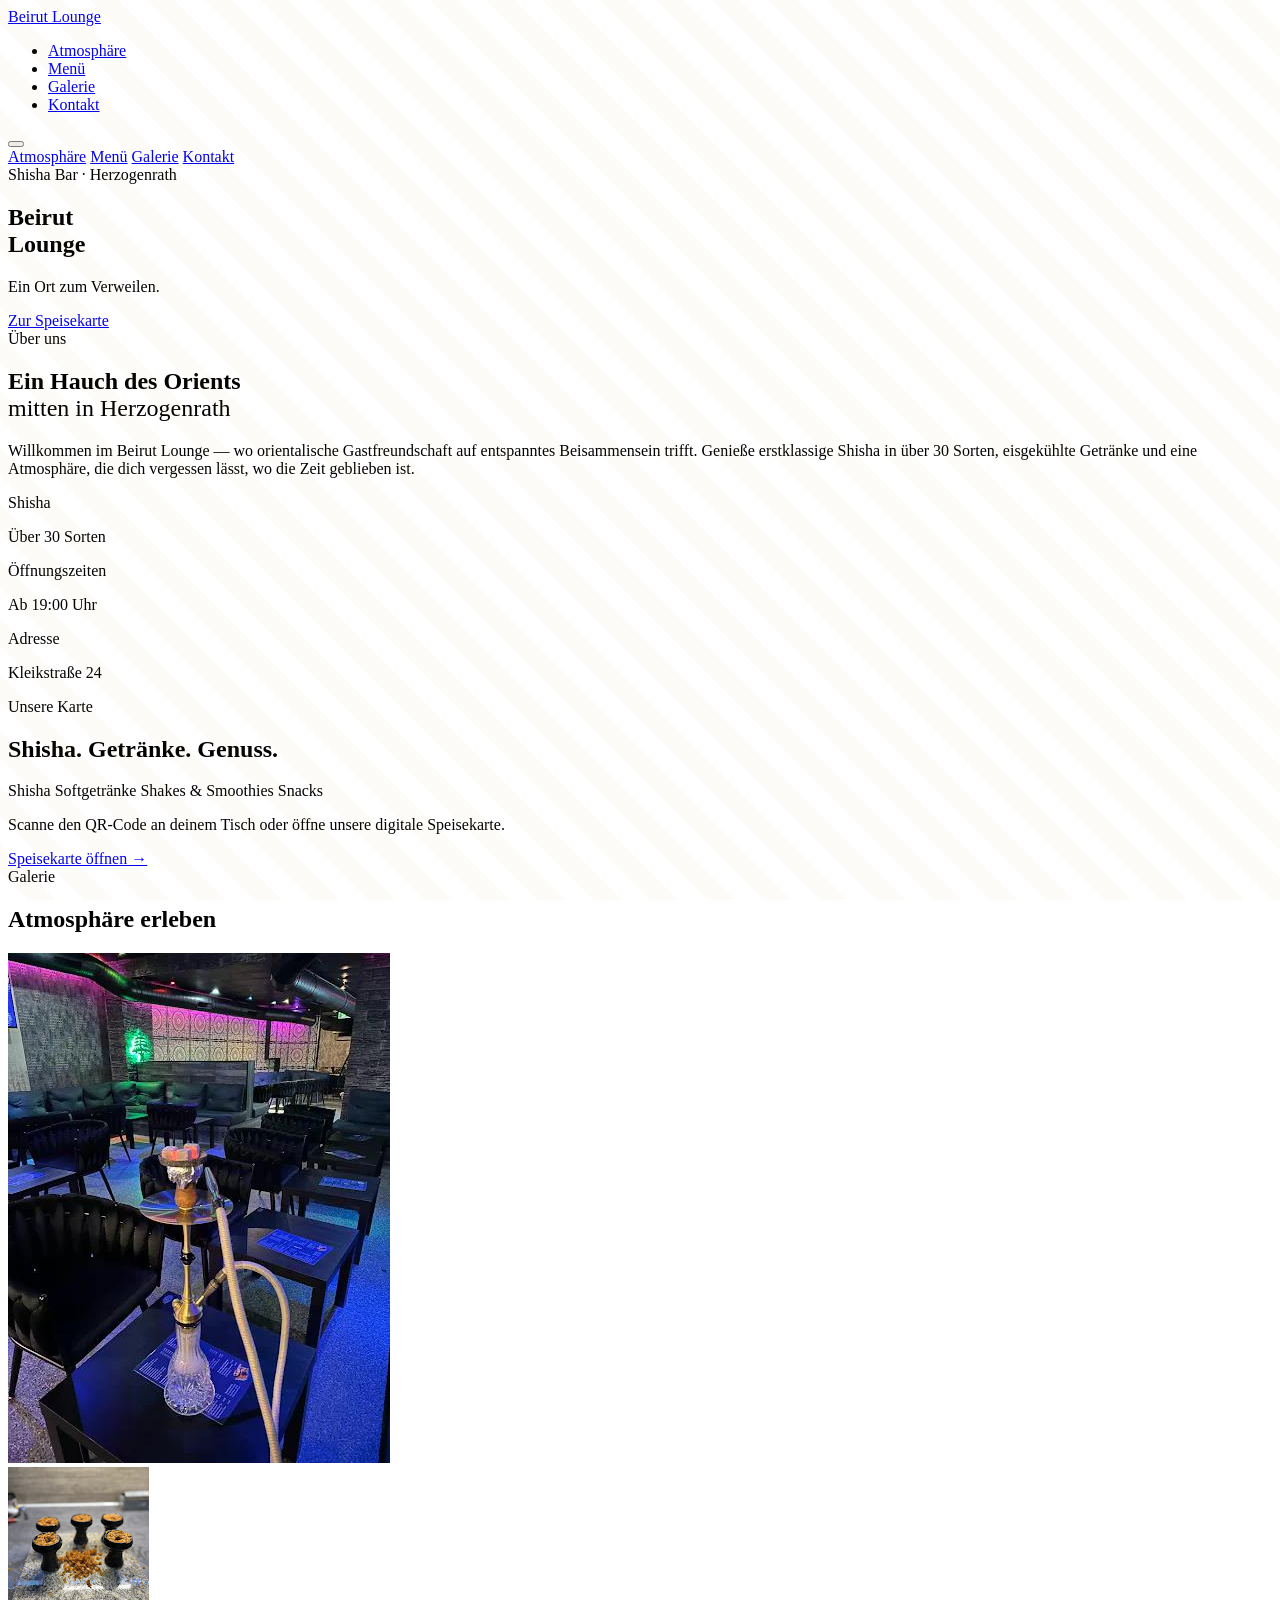
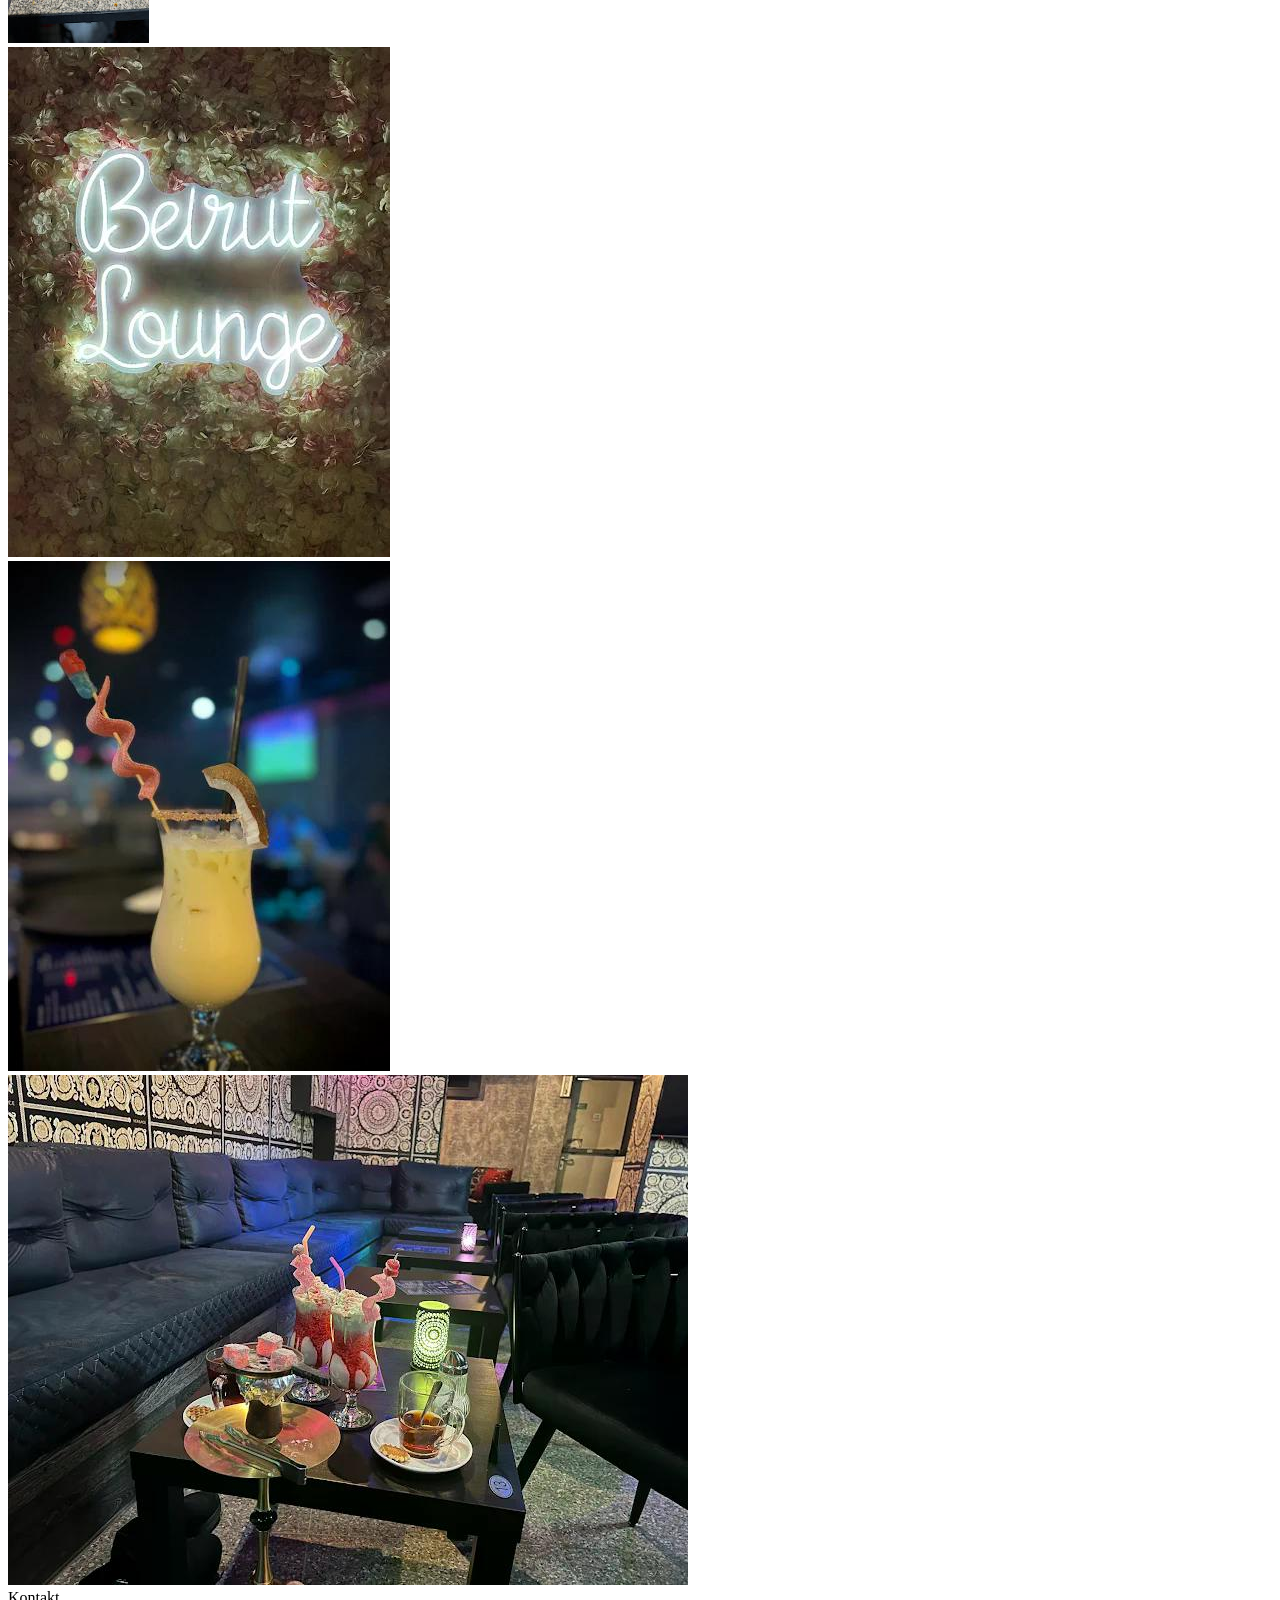
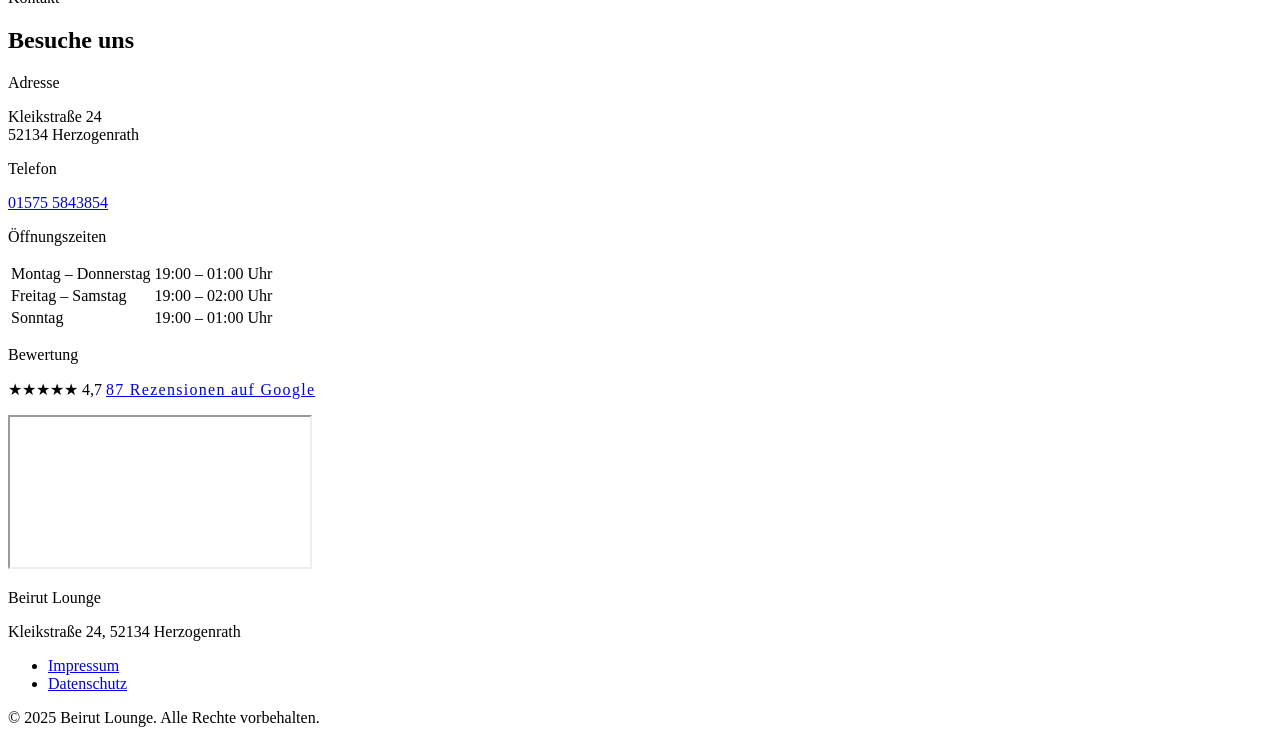
==== index.html @ 0e2c6a05 "Diverse Anpassungen: QR-Code, Header-Fix, Impressum - QR-Code von der Startseite entfernt - Speiseka" ====
<!DOCTYPE html>
<html lang="de">
<head>
  <meta charset="UTF-8">
  <meta name="viewport" content="width=device-width, initial-scale=1.0">
  <title>Beirut Lounge — Shisha Bar Herzogenrath</title>
  <meta name="description" content="Beirut Lounge — Deine Shisha Bar in Herzogenrath. Orientalische Atmosphäre, über 30 Shisha-Sorten. Ab 19:00 Uhr geöffnet.">

  <!-- Open Graph -->
  <meta property="og:title" content="Beirut Lounge — Shisha Bar Herzogenrath">
  <meta property="og:description" content="Orientalische Atmosphäre, Premium Shisha, kalte Getränke. Kleikstraße 24, Herzogenrath.">
  <meta property="og:type" content="website">
  <meta property="og:image" content="assets/images/hero-bg.jpg">

  <!-- Fonts -->
  <link rel="preconnect" href="https://fonts.googleapis.com">
  <link rel="preconnect" href="https://fonts.gstatic.com" crossorigin>
  <link href="https://fonts.googleapis.com/css2?family=Cormorant+Garamond:ital,wght@0,300;0,400;0,600;1,300&family=Inter:wght@300;400;500&display=swap" rel="stylesheet">

  <link rel="stylesheet" href="assets/css/main.css">
</head>
<body>

  <!-- ─── NAVIGATION ─── -->
  <nav class="nav" aria-label="Hauptnavigation">
    <a href="#" class="nav__logo" aria-label="Beirut Lounge – Startseite">Beirut Lounge</a>

    <ul class="nav__links" role="list">
      <li><a href="#atmosphaere">Atmosphäre</a></li>
      <li><a href="#menu-preview">Menü</a></li>
      <li><a href="#galerie">Galerie</a></li>
      <li><a href="#kontakt">Kontakt</a></li>
    </ul>

    <button class="nav__hamburger" aria-label="Menü öffnen" aria-expanded="false">
      <span></span>
      <span></span>
      <span></span>
    </button>
  </nav>

  <!-- Mobile overlay -->
  <div class="nav__overlay" role="dialog" aria-modal="true" aria-label="Navigation">
    <a href="#atmosphaere">Atmosphäre</a>
    <a href="#menu-preview">Menü</a>
    <a href="#galerie">Galerie</a>
    <a href="#kontakt">Kontakt</a>
  </div>

  <main>

    <!-- ─── HERO ─── -->
    <section id="hero" class="hero" aria-label="Willkommen">
      <div class="hero__bg" role="img" aria-label="Atmosphärisches Foto der Beirut Lounge">
        <div style="position:absolute;inset:0;background:repeating-linear-gradient(45deg,transparent,transparent 20px,rgba(201,168,76,0.04) 20px,rgba(201,168,76,0.04) 40px);"></div>
      </div>
      <div class="hero__overlay"></div>

      <div class="hero__content">
        <span class="hero__label">Shisha Bar &middot; Herzogenrath</span>
        <h1 class="hero__title">Beirut<br>Lounge</h1>
        <p class="hero__tagline">Ein Ort zum Verweilen.</p>
        <a href="menu.html" class="btn-ghost">Zur Speisekarte</a>
      </div>

      <div class="hero__scroll" aria-hidden="true"></div>
    </section>

    <!-- ─── ATMOSPHÄRE ─── -->
    <section id="atmosphaere" aria-labelledby="atm-heading">
      <div class="atmosphaere">
        <span class="section-label reveal">Über uns</span>
        <h2 class="section-title reveal" id="atm-heading">
          Ein Hauch des Orients<br>
          <span style="font-weight:300; color: var(--text-secondary);">mitten in Herzogenrath</span>
        </h2>
        <div class="gold-rule reveal"></div>
        <p class="atmosphaere__text reveal">
          Willkommen im Beirut Lounge — wo orientalische Gastfreundschaft auf entspanntes Beisammensein trifft.
          Genieße erstklassige Shisha in über 30 Sorten, eisgekühlte Getränke und eine Atmosphäre,
          die dich vergessen lässt, wo die Zeit geblieben ist.
        </p>

        <div class="pillars">
          <div class="pillar reveal">
            <p class="pillar__title">Shisha</p>
            <p class="pillar__value">Über 30 Sorten</p>
          </div>
          <div class="pillar reveal">
            <p class="pillar__title">Öffnungszeiten</p>
            <p class="pillar__value">Ab 19:00 Uhr</p>
          </div>
          <div class="pillar reveal">
            <p class="pillar__title">Adresse</p>
            <p class="pillar__value">Kleikstraße 24</p>
          </div>
        </div>
      </div>
    </section>

    <!-- ─── MENU PREVIEW ─── -->
    <section id="menu-preview" class="menu-preview" aria-labelledby="menu-heading">
      <span class="section-label reveal">Unsere Karte</span>
      <h2 class="section-title reveal" id="menu-heading">Shisha. Getränke. Genuss.</h2>

      <div class="menu-preview__pills reveal" aria-label="Kategorien">
        <span class="pill">Shisha</span>
        <span class="pill">Softgetränke</span>
        <span class="pill">Shakes &amp; Smoothies</span>
        <span class="pill">Snacks</span>
      </div>

      <p class="menu-preview__sub reveal">
        Scanne den QR-Code an deinem Tisch oder öffne unsere digitale Speisekarte.
      </p>

      <a href="menu.html" class="btn-gold reveal">Speisekarte öffnen &rarr;</a>

    </section>

    <!-- ─── GALERIE ─── -->
    <section id="galerie" class="galerie" aria-labelledby="gal-heading">
      <span class="section-label reveal">Galerie</span>
      <h2 class="section-title reveal" id="gal-heading">Atmosphäre erleben</h2>

      <div class="gallery-grid reveal">
        <div class="gallery-item">
          <img src="assets/images/gallery-1.jpg" alt="Innenbereich der Beirut Lounge" loading="lazy">
        </div>
        <div class="gallery-item">
          <img src="assets/images/gallery-2.jpg" alt="Shisha Zubereitung" loading="lazy">
        </div>
        <div class="gallery-item">
          <img src="assets/images/gallery-3.jpg" alt="Loungebereich" loading="lazy">
        </div>
        <div class="gallery-item">
          <img src="assets/images/gallery-4.jpg" alt="Beleuchtung und Ambiente" loading="lazy">
        </div>
        <div class="gallery-item">
          <img src="assets/images/gallery-5.jpg" alt="Sitzbereich" loading="lazy">
        </div>
      </div>
    </section>

    <!-- ─── KONTAKT ─── -->
    <section id="kontakt" class="kontakt" aria-labelledby="kontakt-heading">
      <span class="section-label reveal">Kontakt</span>
      <h2 class="section-title reveal" id="kontakt-heading">Besuche uns</h2>

      <div class="kontakt__inner">

        <div class="kontakt__info">

          <div class="reveal">
            <p class="kontakt__block-label">Adresse</p>
            <p class="kontakt__block-value">
              Kleikstraße 24<br>
              52134 Herzogenrath
            </p>
          </div>

          <div class="reveal">
            <p class="kontakt__block-label">Telefon</p>
            <p class="kontakt__block-value">
              <a href="tel:+4915758843854">01575 5843854</a>
            </p>
          </div>

          <div class="reveal">
            <p class="kontakt__block-label">Öffnungszeiten</p>
            <table class="kontakt__hours-table" aria-label="Öffnungszeiten">
              <tbody>
                <tr><td>Montag – Donnerstag</td><td>19:00 – 01:00 Uhr</td></tr>
                <tr><td>Freitag – Samstag</td><td>19:00 – 02:00 Uhr</td></tr>
                <tr><td>Sonntag</td><td>19:00 – 01:00 Uhr</td></tr>
              </tbody>
            </table>
          </div>

          <div class="reveal">
            <p class="kontakt__block-label">Bewertung</p>
            <p class="kontakt__block-value">
              <span class="rating-badge">
                <span class="stars">★★★★★</span>
                <span>4,7</span>
                <a href="https://maps.google.com/?q=Beirut+Lounge+Herzogenrath" target="_blank" rel="noopener noreferrer"
                   style="font-size: var(--text-xs); letter-spacing: 0.08em;">
                  87 Rezensionen auf Google
                </a>
              </span>
            </p>
          </div>

        </div>

        <div class="kontakt__map-wrapper reveal" aria-label="Google Maps Karte">
          <iframe
            src="https://maps.google.com/maps?q=Kleikstra%C3%9Fe+24,+52134+Herzogenrath&output=embed&z=16"
            title="Beirut Lounge auf Google Maps"
            allowfullscreen
            loading="lazy"
            referrerpolicy="no-referrer-when-downgrade">
          </iframe>
        </div>

      </div>
    </section>

  </main>

  <!-- ─── FOOTER ─── -->
  <footer>
    <p class="footer__logo">Beirut Lounge</p>
    <p class="footer__address">Kleikstraße 24, 52134 Herzogenrath</p>
    <ul class="footer__links">
      <li><a href="impressum.html">Impressum</a></li>
      <li><a href="datenschutz.html">Datenschutz</a></li>
    </ul>
    <p class="footer__copy">&copy; 2025 Beirut Lounge. Alle Rechte vorbehalten.</p>
  </footer>

  <script src="assets/js/main.js"></script>
</body>
</html>
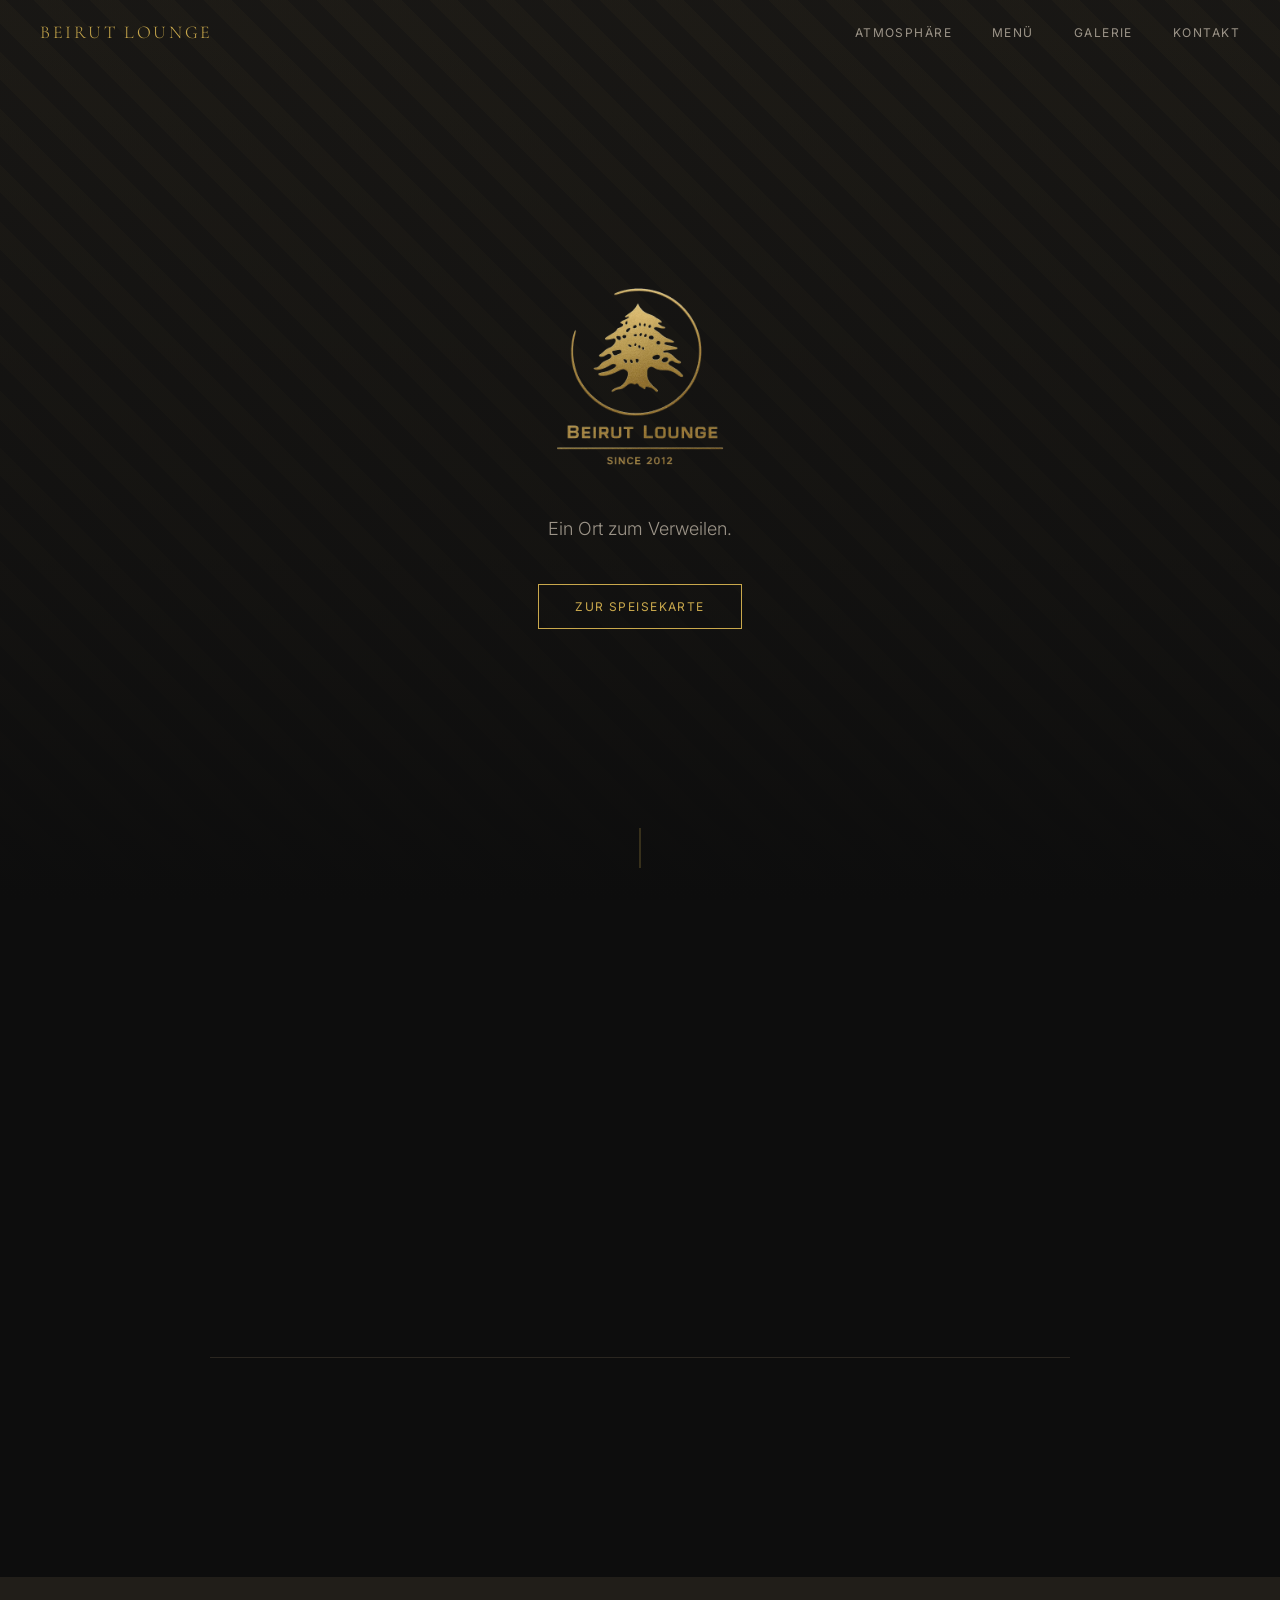
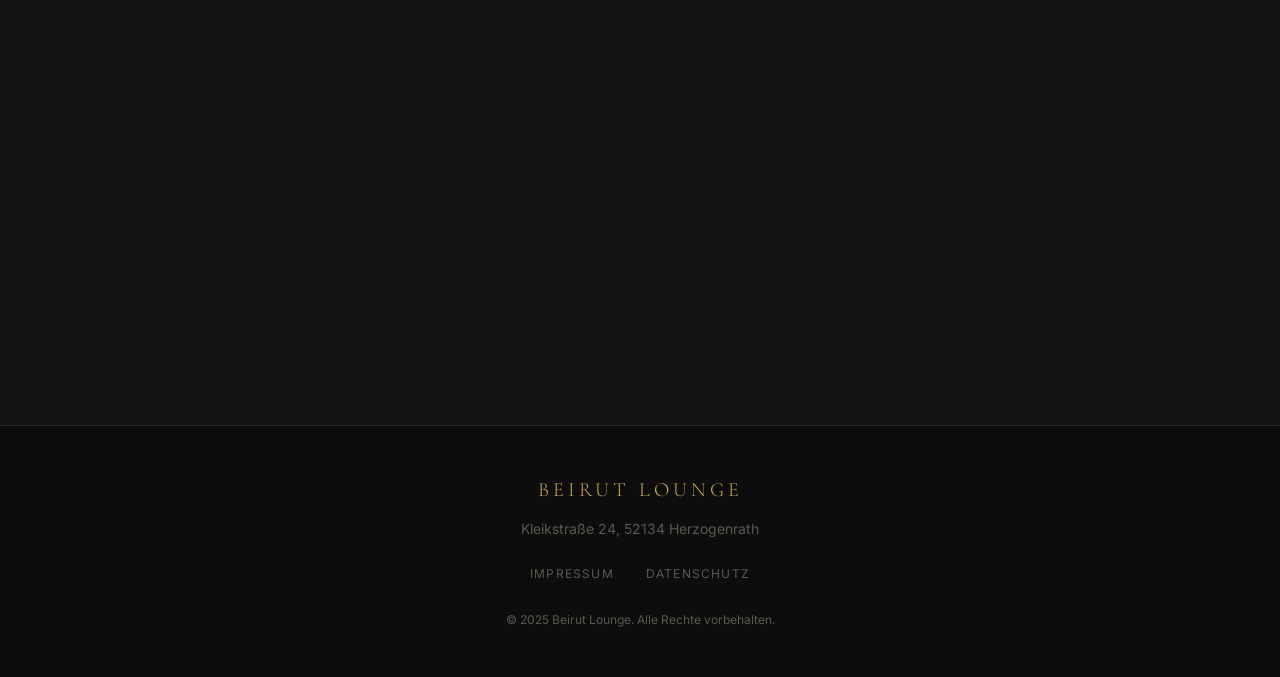
==== commit 2199be1a: "Hero: Logo mit transparentem Hintergrund eingebaut - logo-transparent.png generiert (schwarzer BG en" ====
--- a/index.html
+++ b/index.html
@@ -57,8 +57,7 @@
       <div class="hero__overlay"></div>
 
       <div class="hero__content">
-        <span class="hero__label">Shisha Bar &middot; Herzogenrath</span>
-        <h1 class="hero__title">Beirut<br>Lounge</h1>
+        <img src="assets/images/logo-transparent.png" alt="Beirut Lounge" class="hero__logo">
         <p class="hero__tagline">Ein Ort zum Verweilen.</p>
         <a href="menu.html" class="btn-ghost">Zur Speisekarte</a>
       </div>
--- a/assets/css/main.css
+++ b/assets/css/main.css
@@ -0,0 +1,698 @@
+:root {
+  --bg-primary:     #0D0D0D;
+  --bg-surface:     #141414;
+  --bg-card:        #1C1A17;
+  --bg-subtle:      #211E19;
+  --accent:         #C9A84C;
+  --accent-hover:   #E2BF6A;
+  --accent-muted:   #8A6A2A;
+  --text-primary:   #F0EAE0;
+  --text-secondary: #9C9488;
+  --text-muted:     #5C574F;
+  --divider:        #2A2620;
+
+  --font-display: 'Cormorant Garamond', serif;
+  --font-body:    'Inter', sans-serif;
+
+  --text-xs:   0.75rem;
+  --text-sm:   0.875rem;
+  --text-base: 1rem;
+  --text-lg:   1.125rem;
+  --text-xl:   1.25rem;
+  --text-2xl:  1.5rem;
+  --text-4xl:  2.25rem;
+  --text-6xl:  3.75rem;
+}
+
+*, *::before, *::after { box-sizing: border-box; margin: 0; padding: 0; }
+
+html { scroll-behavior: smooth; }
+
+body {
+  background-color: var(--bg-primary);
+  color: var(--text-primary);
+  font-family: var(--font-body);
+  font-size: var(--text-base);
+  line-height: 1.6;
+  overflow-x: hidden;
+}
+
+img { display: block; max-width: 100%; }
+a { color: inherit; text-decoration: none; }
+
+/* ─── NAVIGATION ─── */
+.nav {
+  position: fixed;
+  top: 0; left: 0; right: 0;
+  z-index: 50;
+  height: 64px;
+  display: flex;
+  align-items: center;
+  justify-content: space-between;
+  padding: 0 2.5rem;
+  transition: background 0.3s ease, backdrop-filter 0.3s ease;
+}
+
+.nav.scrolled {
+  background: rgba(13, 13, 13, 0.92);
+  backdrop-filter: blur(8px);
+  -webkit-backdrop-filter: blur(8px);
+}
+
+.nav__logo {
+  font-family: var(--font-display);
+  font-size: var(--text-lg);
+  font-weight: 300;
+  letter-spacing: 0.15em;
+  text-transform: uppercase;
+  color: var(--accent);
+}
+
+.nav__links {
+  display: flex;
+  gap: 2.5rem;
+  list-style: none;
+}
+
+.nav__links a {
+  font-size: var(--text-xs);
+  letter-spacing: 0.12em;
+  text-transform: uppercase;
+  color: var(--text-secondary);
+  transition: color 0.2s ease;
+}
+
+.nav__links a:hover { color: var(--accent); }
+
+.nav__hamburger {
+  display: none;
+  flex-direction: column;
+  gap: 5px;
+  cursor: pointer;
+  background: none;
+  border: none;
+  padding: 4px;
+}
+
+.nav__hamburger span {
+  display: block;
+  width: 24px;
+  height: 1.5px;
+  background: var(--text-primary);
+  transition: transform 0.3s ease, opacity 0.3s ease;
+}
+
+.nav__hamburger.is-open span:nth-child(1) { transform: translateY(6.5px) rotate(45deg); }
+.nav__hamburger.is-open span:nth-child(2) { opacity: 0; }
+.nav__hamburger.is-open span:nth-child(3) { transform: translateY(-6.5px) rotate(-45deg); }
+
+/* Mobile overlay */
+.nav__overlay {
+  position: fixed;
+  inset: 0;
+  background: var(--bg-primary);
+  z-index: 40;
+  display: flex;
+  flex-direction: column;
+  align-items: center;
+  justify-content: center;
+  gap: 2.5rem;
+  transform: translateX(100%);
+  transition: transform 0.35s ease;
+}
+
+.nav__overlay.is-open { transform: translateX(0); }
+
+.nav__overlay a {
+  font-family: var(--font-display);
+  font-size: var(--text-4xl);
+  font-weight: 300;
+  letter-spacing: 0.08em;
+  color: var(--text-primary);
+  transition: color 0.2s ease;
+}
+
+.nav__overlay a:hover { color: var(--accent); }
+
+/* ─── IMAGE PLACEHOLDERS ─── */
+.img-placeholder {
+  background: var(--bg-card);
+  display: flex;
+  align-items: center;
+  justify-content: center;
+  width: 100%;
+  height: 100%;
+  position: relative;
+  overflow: hidden;
+}
+
+.img-placeholder::before {
+  content: '';
+  position: absolute;
+  inset: 0;
+  background: repeating-linear-gradient(
+    45deg,
+    transparent,
+    transparent 10px,
+    rgba(201,168,76,0.03) 10px,
+    rgba(201,168,76,0.03) 20px
+  );
+}
+
+.img-placeholder::after {
+  content: 'Foto folgt';
+  font-size: var(--text-xs);
+  letter-spacing: 0.15em;
+  text-transform: uppercase;
+  color: var(--text-muted);
+  font-family: var(--font-body);
+  position: relative;
+  z-index: 1;
+}
+
+/* ─── HERO ─── */
+.hero {
+  position: relative;
+  min-height: 100svh;
+  display: flex;
+  align-items: center;
+  justify-content: center;
+  text-align: center;
+  overflow: hidden;
+}
+
+.hero__bg {
+  position: absolute;
+  inset: 0;
+  background-image: url('../images/hero-bg.jpg');
+  background-size: cover;
+  background-position: center;
+  background-attachment: fixed;
+  background-color: var(--bg-card);
+}
+
+.hero__overlay {
+  position: absolute;
+  inset: 0;
+  background: linear-gradient(
+    to bottom,
+    rgba(13,13,13,0.25) 0%,
+    rgba(13,13,13,0.65) 60%,
+    #0D0D0D 100%
+  );
+}
+
+.hero__content {
+  position: relative;
+  z-index: 1;
+  padding: 0 1.5rem;
+}
+
+.hero__label {
+  display: block;
+  font-size: var(--text-xs);
+  letter-spacing: 0.2em;
+  text-transform: uppercase;
+  color: var(--accent);
+  margin-bottom: 1.25rem;
+  animation: fadeUp 0.8s ease both;
+}
+
+.hero__title {
+  font-family: var(--font-display);
+  font-size: clamp(3rem, 10vw, var(--text-6xl));
+  font-weight: 300;
+  letter-spacing: 0.12em;
+  text-transform: uppercase;
+  color: var(--text-primary);
+  line-height: 1.1;
+  margin-bottom: 1.25rem;
+  animation: fadeUp 0.8s 0.1s ease both;
+}
+
+.hero__logo {
+  width: 220px;
+  height: auto;
+  margin: 0 auto 1.5rem;
+  display: block;
+  animation: fadeUp 0.8s ease both;
+}
+
+.hero__tagline {
+  font-size: var(--text-lg);
+  font-weight: 300;
+  color: var(--text-secondary);
+  margin-bottom: 2.5rem;
+  animation: fadeUp 0.8s 0.1s ease both;
+}
+
+.btn-ghost {
+  display: inline-block;
+  border: 1px solid var(--accent);
+  color: var(--accent);
+  background: transparent;
+  padding: 0.75rem 2.25rem;
+  font-size: var(--text-xs);
+  letter-spacing: 0.12em;
+  text-transform: uppercase;
+  font-family: var(--font-body);
+  cursor: pointer;
+  transition: background 0.3s ease, color 0.3s ease;
+  animation: fadeUp 0.8s 0.3s ease both;
+}
+
+.btn-ghost:hover {
+  background: var(--accent);
+  color: var(--bg-primary);
+}
+
+.hero__scroll {
+  position: absolute;
+  bottom: 2rem;
+  left: 50%;
+  transform: translateX(-50%);
+  display: flex;
+  flex-direction: column;
+  align-items: center;
+  gap: 0.5rem;
+  opacity: 0.45;
+  animation: bounce 1.5s ease infinite;
+}
+
+.hero__scroll::before {
+  content: '';
+  display: block;
+  width: 1px;
+  height: 40px;
+  background: var(--accent);
+}
+
+/* ─── SECTION COMMON ─── */
+section { padding: 6rem 1.5rem; }
+
+.section-label {
+  display: block;
+  font-size: var(--text-xs);
+  letter-spacing: 0.2em;
+  text-transform: uppercase;
+  color: var(--accent);
+  margin-bottom: 1rem;
+  text-align: center;
+}
+
+.section-title {
+  font-family: var(--font-display);
+  font-size: clamp(2rem, 5vw, 3rem);
+  font-weight: 300;
+  letter-spacing: 0.05em;
+  line-height: 1.2;
+  color: var(--text-primary);
+  text-align: center;
+}
+
+.gold-rule {
+  width: 48px;
+  height: 1px;
+  background: var(--accent);
+  margin: 2rem auto;
+}
+
+/* ─── SCROLL REVEAL ─── */
+.reveal {
+  opacity: 0;
+  transform: translateY(24px);
+  transition: opacity 0.6s ease, transform 0.6s ease;
+}
+.reveal.visible {
+  opacity: 1;
+  transform: none;
+}
+
+/* ─── ATMOSPHÄRE ─── */
+.atmosphaere { max-width: 860px; margin: 0 auto; }
+
+.atmosphaere__text {
+  font-size: var(--text-lg);
+  font-weight: 300;
+  color: var(--text-secondary);
+  text-align: center;
+  line-height: 1.8;
+  margin-bottom: 3rem;
+}
+
+.pillars {
+  display: grid;
+  grid-template-columns: repeat(3, 1fr);
+  gap: 0;
+  border-top: 1px solid var(--divider);
+  margin-top: 1rem;
+}
+
+.pillar {
+  padding: 2rem 1.5rem;
+  border-right: 1px solid var(--divider);
+  text-align: center;
+}
+.pillar:last-child { border-right: none; }
+
+.pillar__title {
+  font-size: var(--text-xs);
+  letter-spacing: 0.15em;
+  text-transform: uppercase;
+  color: var(--accent);
+  margin-bottom: 0.5rem;
+}
+
+.pillar__value {
+  font-family: var(--font-display);
+  font-size: var(--text-xl);
+  font-weight: 300;
+  color: var(--text-primary);
+}
+
+/* ─── MENU PREVIEW ─── */
+.menu-preview {
+  background: var(--bg-subtle);
+  text-align: center;
+}
+
+.menu-preview__pills {
+  display: flex;
+  flex-wrap: wrap;
+  justify-content: center;
+  gap: 0.5rem;
+  margin: 1.5rem 0 2rem;
+}
+
+.pill {
+  display: inline-flex;
+  border: 1px solid var(--divider);
+  border-radius: 999px;
+  padding: 0.3rem 1.1rem;
+  font-size: var(--text-sm);
+  color: var(--text-secondary);
+  font-family: var(--font-body);
+}
+
+.menu-preview__sub {
+  font-size: var(--text-base);
+  color: var(--text-secondary);
+  margin-bottom: 2rem;
+  font-weight: 300;
+}
+
+.btn-gold {
+  display: inline-block;
+  background: var(--accent);
+  color: var(--bg-primary);
+  padding: 0.85rem 2.5rem;
+  font-size: var(--text-sm);
+  letter-spacing: 0.1em;
+  text-transform: uppercase;
+  font-weight: 500;
+  font-family: var(--font-body);
+  cursor: pointer;
+  transition: background 0.3s ease;
+}
+
+.btn-gold:hover { background: var(--accent-hover); }
+
+.menu-preview__qr {
+  margin-top: 2.5rem;
+  display: inline-flex;
+  flex-direction: column;
+  align-items: center;
+  gap: 0.5rem;
+}
+
+.menu-preview__qr img {
+  width: 96px;
+  height: 96px;
+  opacity: 0.85;
+}
+
+.menu-preview__qr span {
+  font-size: var(--text-xs);
+  letter-spacing: 0.1em;
+  text-transform: uppercase;
+  color: var(--text-muted);
+}
+
+/* ─── GALERIE ─── */
+.galerie { background: var(--bg-primary); }
+
+.gallery-grid {
+  display: grid;
+  grid-template-columns: repeat(12, 1fr);
+  grid-template-rows: 260px 260px;
+  gap: 4px;
+  margin-top: 3rem;
+  max-width: 1200px;
+  margin-left: auto;
+  margin-right: auto;
+}
+
+.gallery-item {
+  overflow: hidden;
+  background: var(--bg-card);
+  display: flex;
+  align-items: center;
+  justify-content: center;
+  position: relative;
+}
+
+.gallery-item::before {
+  content: '';
+  position: absolute;
+  inset: 0;
+  background: repeating-linear-gradient(
+    45deg,
+    transparent,
+    transparent 10px,
+    rgba(201,168,76,0.03) 10px,
+    rgba(201,168,76,0.03) 20px
+  );
+}
+
+.gallery-item::after {
+  content: 'Foto folgt';
+  font-size: var(--text-xs);
+  letter-spacing: 0.15em;
+  text-transform: uppercase;
+  color: var(--text-muted);
+  font-family: var(--font-body);
+  position: relative;
+  z-index: 1;
+}
+
+.gallery-item img {
+  width: 100%;
+  height: 100%;
+  object-fit: cover;
+  transition: filter 0.4s ease, transform 0.5s ease;
+  position: absolute;
+  inset: 0;
+  z-index: 2;
+}
+
+.gallery-item:hover img {
+  filter: brightness(0.6);
+  transform: scale(1.03);
+}
+
+.gallery-item:nth-child(1) { grid-column: span 5; grid-row: span 2; }
+.gallery-item:nth-child(2) { grid-column: span 4; }
+.gallery-item:nth-child(3) { grid-column: span 3; }
+.gallery-item:nth-child(4) { grid-column: span 3; }
+.gallery-item:nth-child(5) { grid-column: span 4; }
+.gallery-item:nth-child(6) { grid-column: span 5; }
+
+/* ─── KONTAKT ─── */
+.kontakt { background: var(--bg-surface); }
+
+.kontakt__inner {
+  display: grid;
+  grid-template-columns: 1fr 1fr;
+  gap: 4rem;
+  max-width: 1100px;
+  margin: 0 auto;
+  margin-top: 3rem;
+}
+
+.kontakt__info {
+  display: flex;
+  flex-direction: column;
+  gap: 1.75rem;
+}
+
+.kontakt__block-label {
+  font-size: var(--text-xs);
+  letter-spacing: 0.15em;
+  text-transform: uppercase;
+  color: var(--accent);
+  margin-bottom: 0.25rem;
+}
+
+.kontakt__block-value {
+  font-size: var(--text-base);
+  color: var(--text-primary);
+  font-weight: 300;
+  line-height: 1.7;
+}
+
+.kontakt__block-value a {
+  color: var(--accent);
+  transition: color 0.2s ease;
+}
+.kontakt__block-value a:hover { color: var(--accent-hover); }
+
+.kontakt__hours-table {
+  width: 100%;
+  border-collapse: collapse;
+}
+
+.kontakt__hours-table td {
+  padding: 0.25rem 0;
+  font-size: var(--text-sm);
+  color: var(--text-secondary);
+}
+
+.kontakt__hours-table td:first-child {
+  color: var(--text-muted);
+  width: 44%;
+}
+
+.rating-badge {
+  display: inline-flex;
+  align-items: center;
+  gap: 0.5rem;
+  font-size: var(--text-sm);
+  color: var(--text-secondary);
+}
+
+.rating-badge .stars { color: var(--accent); }
+
+.kontakt__map-wrapper {
+  position: relative;
+  padding-bottom: 65%;
+  overflow: hidden;
+}
+
+.kontakt__map-wrapper iframe {
+  position: absolute;
+  inset: 0;
+  width: 100%;
+  height: 100%;
+  border: 0;
+  filter: grayscale(80%) brightness(0.6) contrast(1.1);
+}
+
+/* ─── FOOTER ─── */
+footer {
+  background: var(--bg-primary);
+  border-top: 1px solid var(--divider);
+  padding: 3rem 1.5rem;
+  text-align: center;
+}
+
+.footer__logo {
+  font-family: var(--font-display);
+  font-size: var(--text-xl);
+  font-weight: 300;
+  letter-spacing: 0.2em;
+  text-transform: uppercase;
+  color: var(--accent);
+  margin-bottom: 0.75rem;
+}
+
+.footer__address {
+  font-size: var(--text-sm);
+  color: var(--text-muted);
+  margin-bottom: 1.25rem;
+}
+
+.footer__links {
+  display: flex;
+  justify-content: center;
+  gap: 2rem;
+  list-style: none;
+  margin-bottom: 1.5rem;
+}
+
+.footer__links a {
+  font-size: var(--text-xs);
+  letter-spacing: 0.1em;
+  text-transform: uppercase;
+  color: var(--text-muted);
+  transition: color 0.2s ease;
+}
+
+.footer__links a:hover { color: var(--text-secondary); }
+
+.footer__copy {
+  font-size: var(--text-xs);
+  color: var(--text-muted);
+}
+
+/* ─── ANIMATIONS ─── */
+@keyframes fadeUp {
+  from { opacity: 0; transform: translateY(20px); }
+  to   { opacity: 1; transform: translateY(0); }
+}
+
+@keyframes bounce {
+  0%, 100% { transform: translateX(-50%) translateY(0); }
+  50%       { transform: translateX(-50%) translateY(-8px); }
+}
+
+/* ─── RESPONSIVE ─── */
+@media (max-width: 1024px) {
+  .gallery-grid {
+    grid-template-columns: 1fr 1fr;
+    grid-template-rows: auto;
+  }
+  .gallery-item:nth-child(n) {
+    grid-column: span 1;
+    grid-row: span 1;
+    height: 220px;
+  }
+  .gallery-item:nth-child(1) { grid-column: span 2; height: 280px; }
+}
+
+@media (max-width: 768px) {
+  .nav { padding: 0 1.25rem; height: 56px; }
+  .nav__links { display: none; }
+  .nav__hamburger { display: flex; }
+
+  section { padding: 4.5rem 1.25rem; }
+
+  .pillars {
+    grid-template-columns: 1fr;
+  }
+  .pillar { border-right: none; border-bottom: 1px solid var(--divider); }
+  .pillar:last-child { border-bottom: none; }
+
+  .kontakt__inner {
+    grid-template-columns: 1fr;
+    gap: 2.5rem;
+  }
+
+  .kontakt__map-wrapper { padding-bottom: 56.25%; }
+
+  .gallery-grid {
+    grid-template-columns: 1fr;
+    grid-template-rows: auto;
+    gap: 3px;
+  }
+  .gallery-item:nth-child(n) {
+    grid-column: span 1;
+    height: 240px;
+  }
+
+  .hero__bg { background-attachment: scroll; }
+}
+
+@media (max-width: 480px) {
+  .hero__title { letter-spacing: 0.08em; }
+  .footer__links { gap: 1.25rem; }
+}
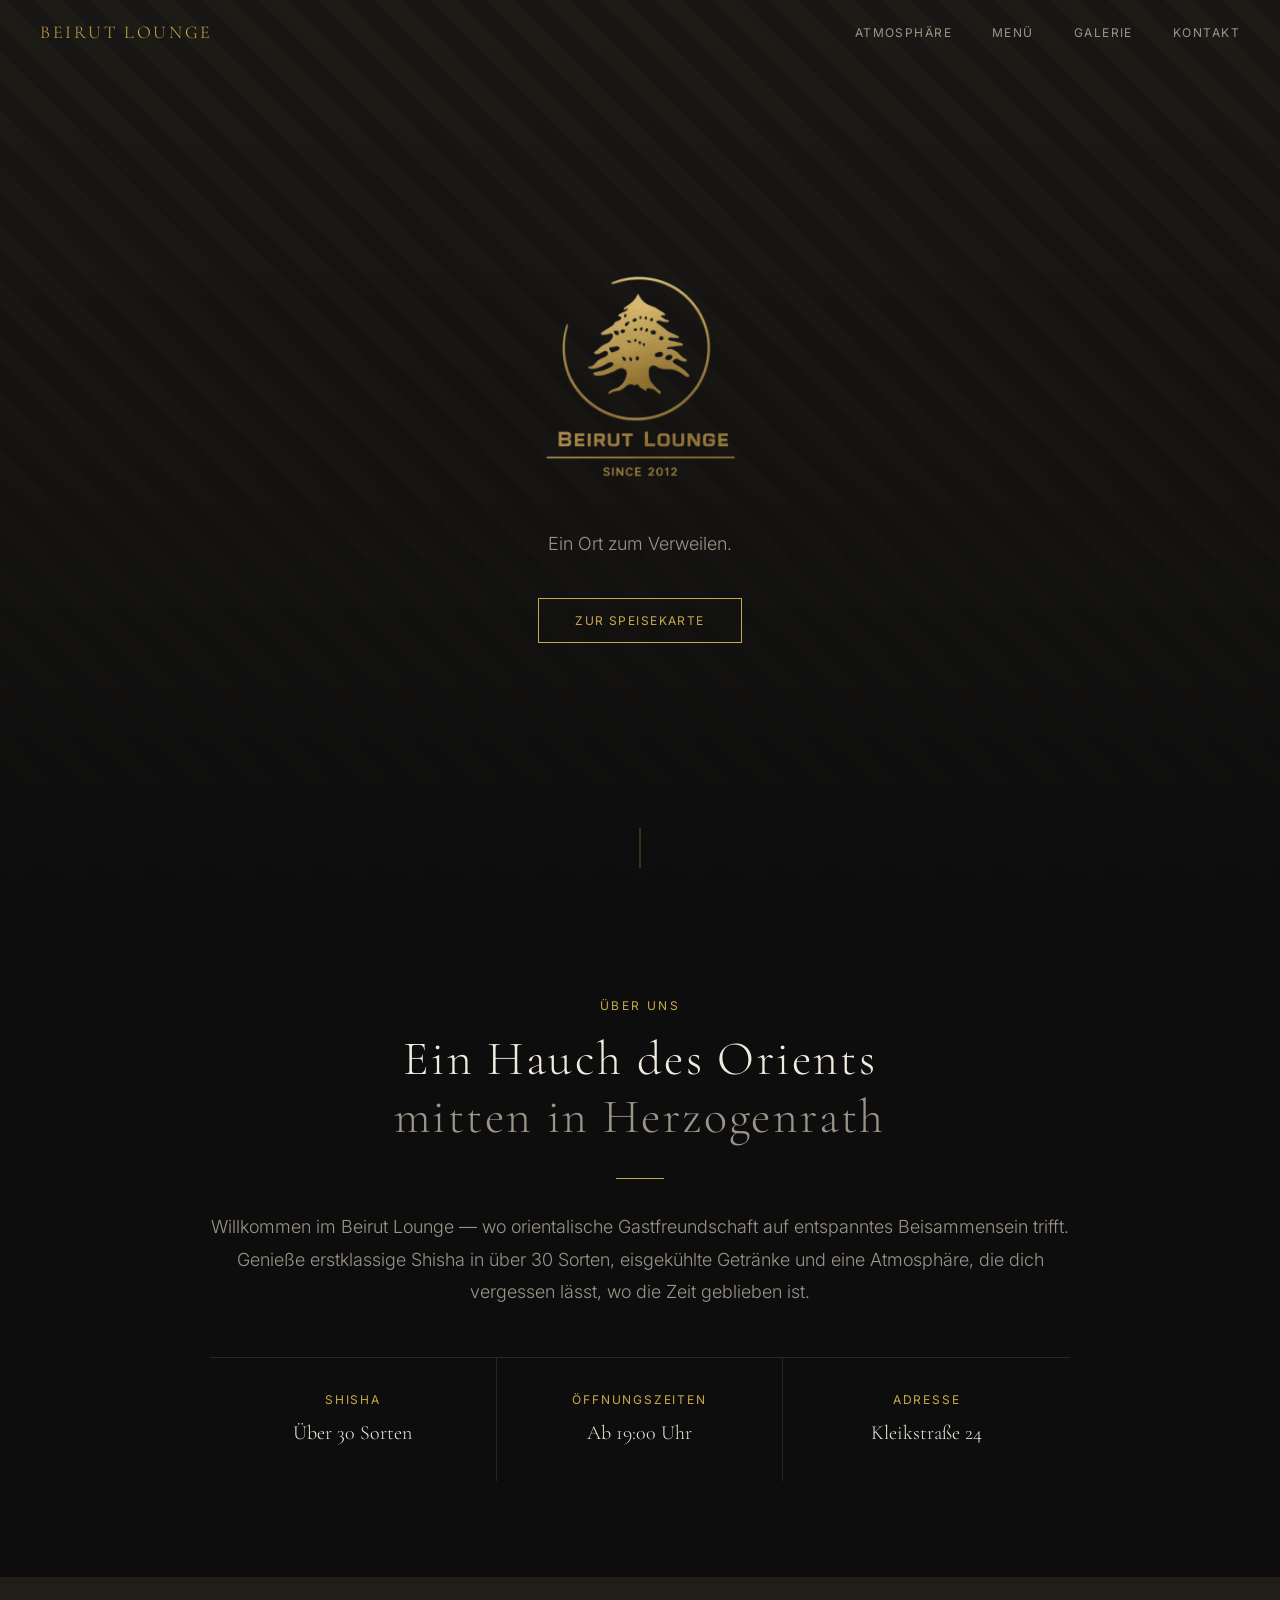
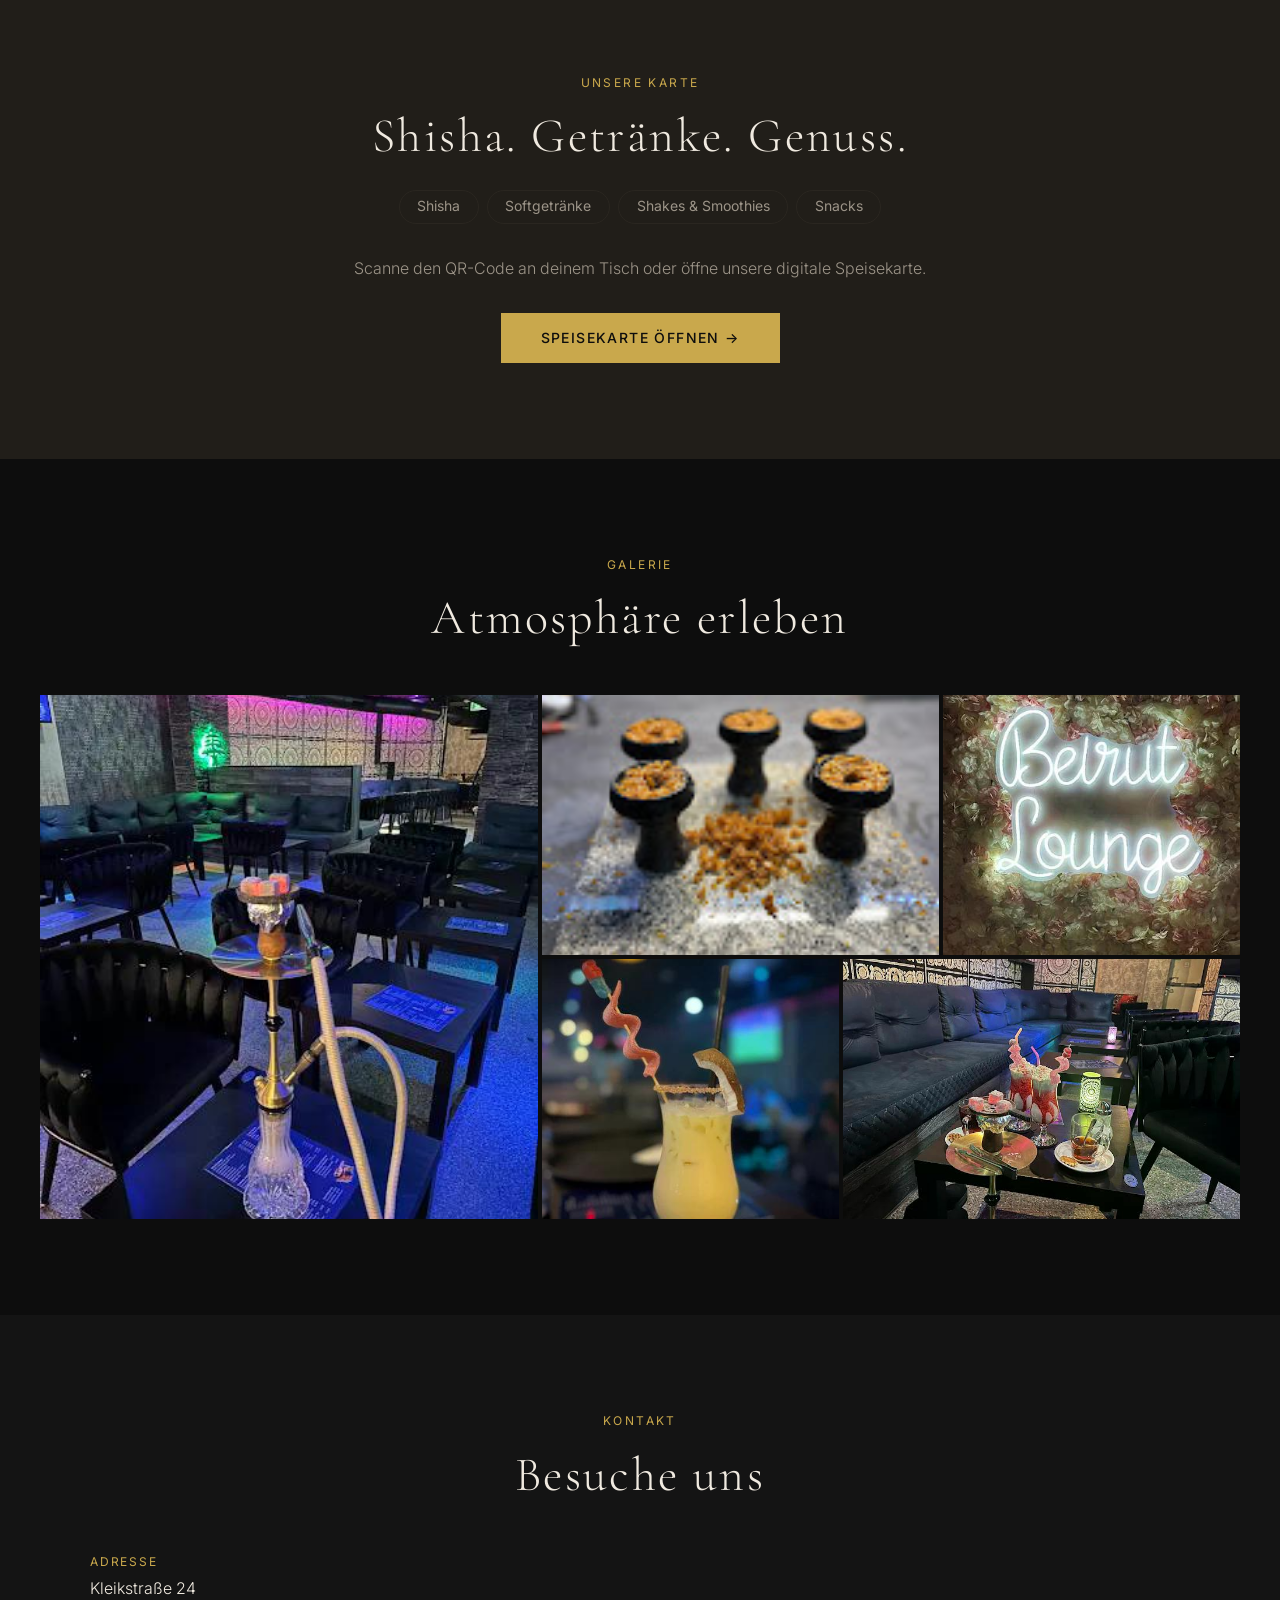
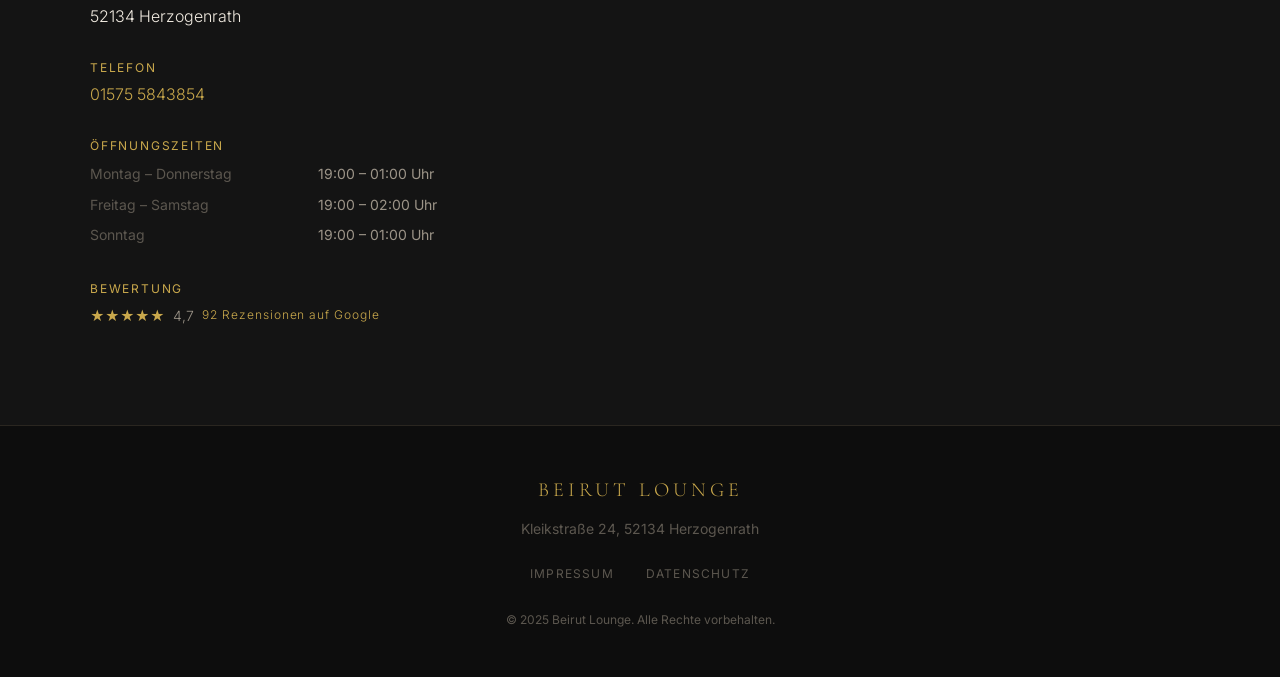
==== commit 367048d8: "Diverse Updates: Datenschutz, Logo, Lightbox, Rezensionen - Datenschutz: Name (Mahmoud Mehrie) und E" ====
--- a/index.html
+++ b/index.html
@@ -123,23 +123,29 @@
       <h2 class="section-title reveal" id="gal-heading">Atmosphäre erleben</h2>
 
       <div class="gallery-grid reveal">
-        <div class="gallery-item">
+        <div class="gallery-item" data-src="assets/images/gallery-1.jpg">
           <img src="assets/images/gallery-1.jpg" alt="Innenbereich der Beirut Lounge" loading="lazy">
         </div>
-        <div class="gallery-item">
+        <div class="gallery-item" data-src="assets/images/gallery-2.jpg">
           <img src="assets/images/gallery-2.jpg" alt="Shisha Zubereitung" loading="lazy">
         </div>
-        <div class="gallery-item">
+        <div class="gallery-item" data-src="assets/images/gallery-3.jpg">
           <img src="assets/images/gallery-3.jpg" alt="Loungebereich" loading="lazy">
         </div>
-        <div class="gallery-item">
+        <div class="gallery-item" data-src="assets/images/gallery-4.jpg">
           <img src="assets/images/gallery-4.jpg" alt="Beleuchtung und Ambiente" loading="lazy">
         </div>
-        <div class="gallery-item">
+        <div class="gallery-item" data-src="assets/images/gallery-5.jpg">
           <img src="assets/images/gallery-5.jpg" alt="Sitzbereich" loading="lazy">
         </div>
       </div>
     </section>
+
+    <!-- ─── LIGHTBOX ─── -->
+    <div class="lightbox" id="lightbox" role="dialog" aria-modal="true" aria-label="Bild in voller Größe">
+      <button class="lightbox__close" aria-label="Schließen">&times;</button>
+      <img class="lightbox__img" src="" alt="">
+    </div>
 
     <!-- ─── KONTAKT ─── -->
     <section id="kontakt" class="kontakt" aria-labelledby="kontakt-heading">
@@ -184,7 +190,7 @@
                 <span>4,7</span>
                 <a href="https://maps.google.com/?q=Beirut+Lounge+Herzogenrath" target="_blank" rel="noopener noreferrer"
                    style="font-size: var(--text-xs); letter-spacing: 0.08em;">
-                  87 Rezensionen auf Google
+                  92 Rezensionen auf Google
                 </a>
               </span>
             </p>
--- a/assets/css/main.css
+++ b/assets/css/main.css
@@ -231,7 +231,7 @@
 }
 
 .hero__logo {
-  width: 220px;
+  width: 249px;
   height: auto;
   margin: 0 auto 1.5rem;
   display: block;
@@ -459,7 +459,44 @@
   align-items: center;
   justify-content: center;
   position: relative;
-}
+  cursor: pointer;
+}
+
+/* ─── LIGHTBOX ─── */
+.lightbox {
+  display: none;
+  position: fixed;
+  inset: 0;
+  z-index: 200;
+  background: rgba(0, 0, 0, 0.92);
+  align-items: center;
+  justify-content: center;
+  padding: 1.5rem;
+}
+
+.lightbox.active { display: flex; }
+
+.lightbox__img {
+  max-width: 100%;
+  max-height: 90vh;
+  object-fit: contain;
+  border: 1px solid var(--divider);
+}
+
+.lightbox__close {
+  position: absolute;
+  top: 1.25rem;
+  right: 1.5rem;
+  background: none;
+  border: none;
+  color: var(--text-secondary);
+  font-size: 2rem;
+  line-height: 1;
+  cursor: pointer;
+  transition: color 0.2s ease;
+}
+
+.lightbox__close:hover { color: var(--accent); }
 
 .gallery-item::before {
   content: '';
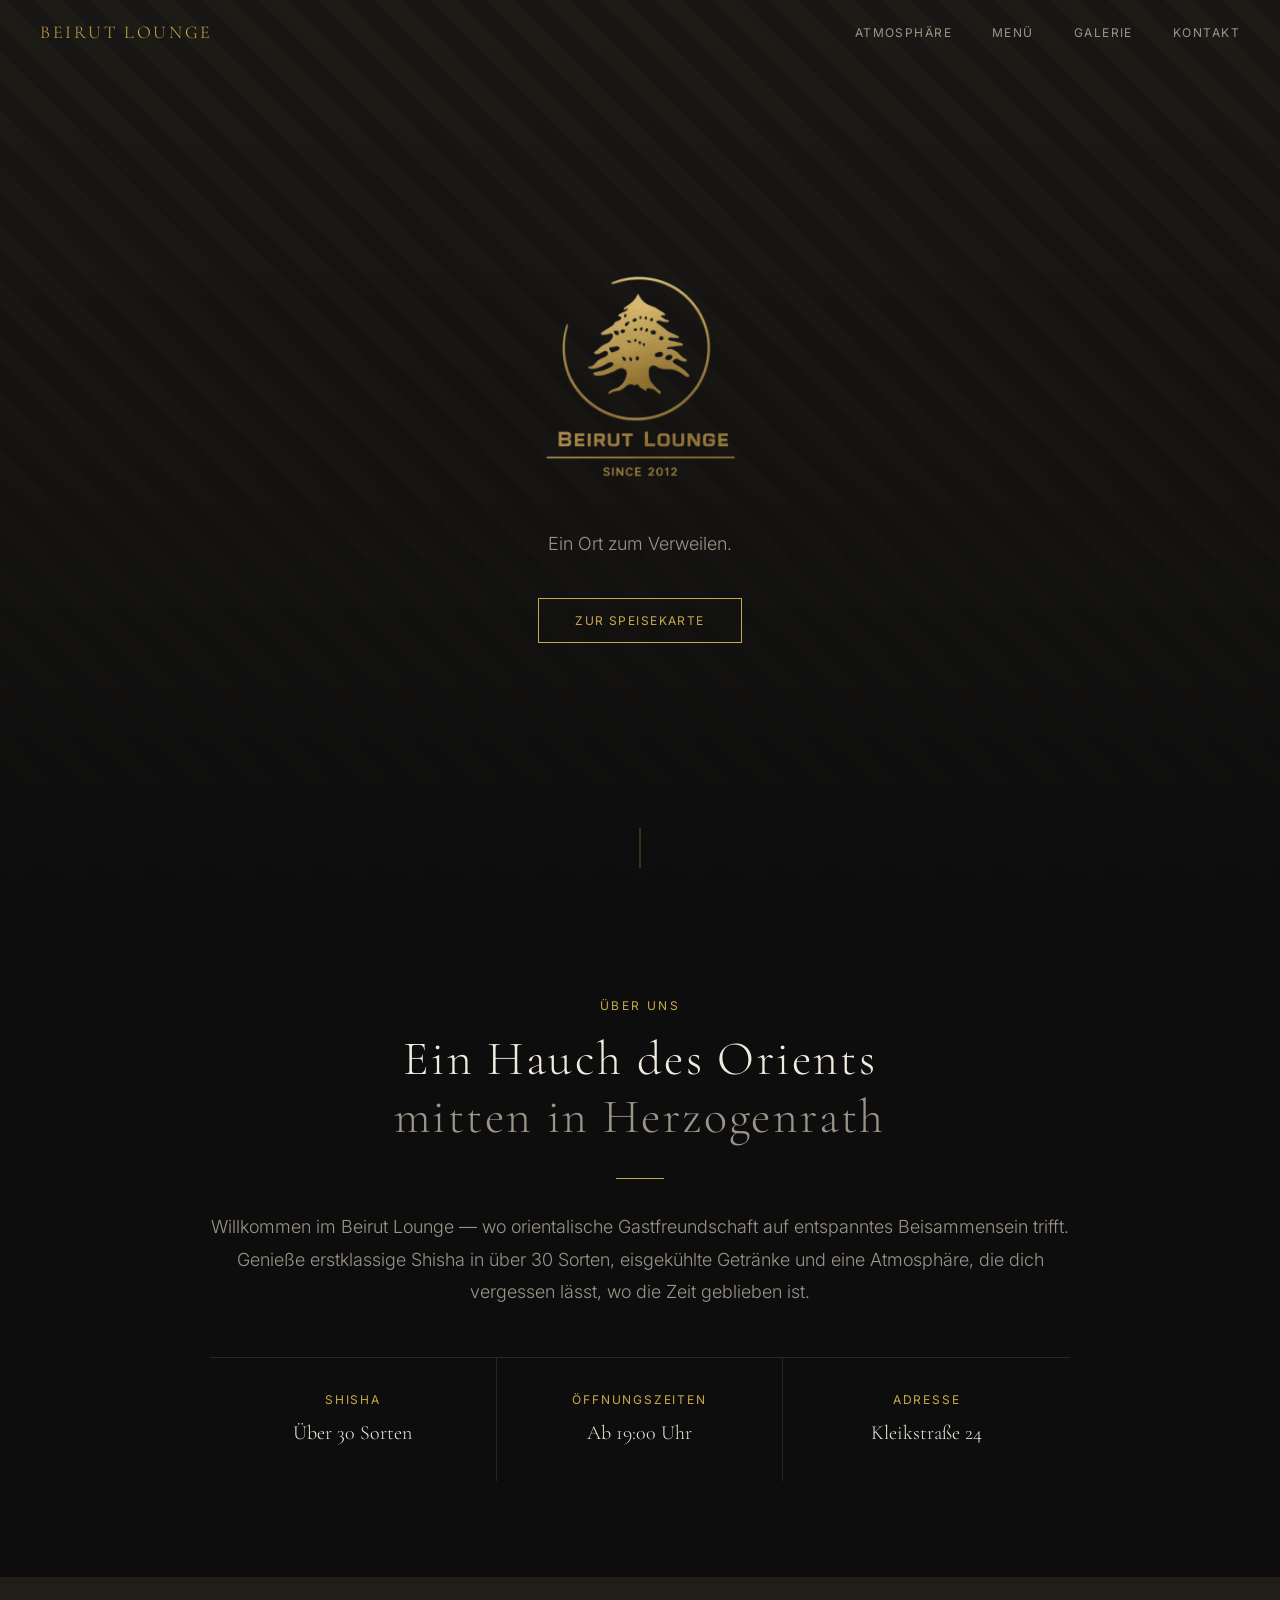
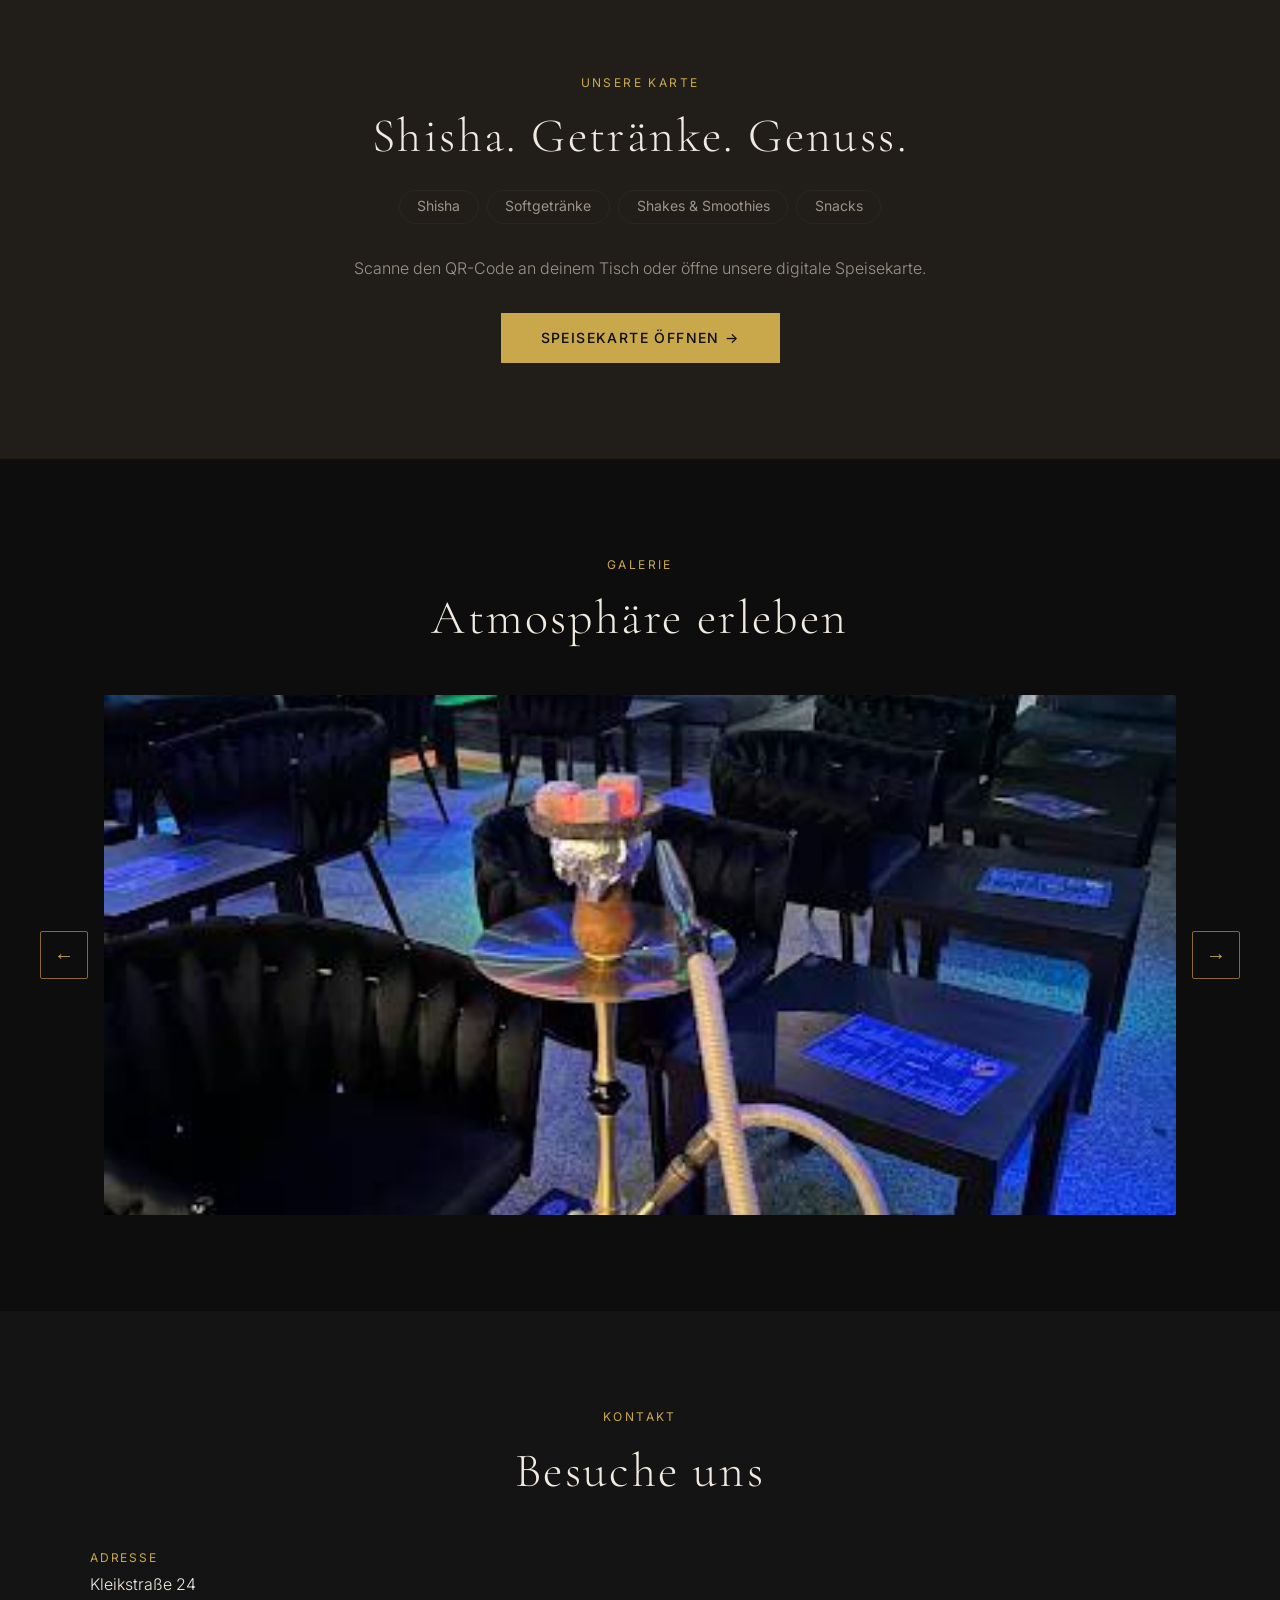
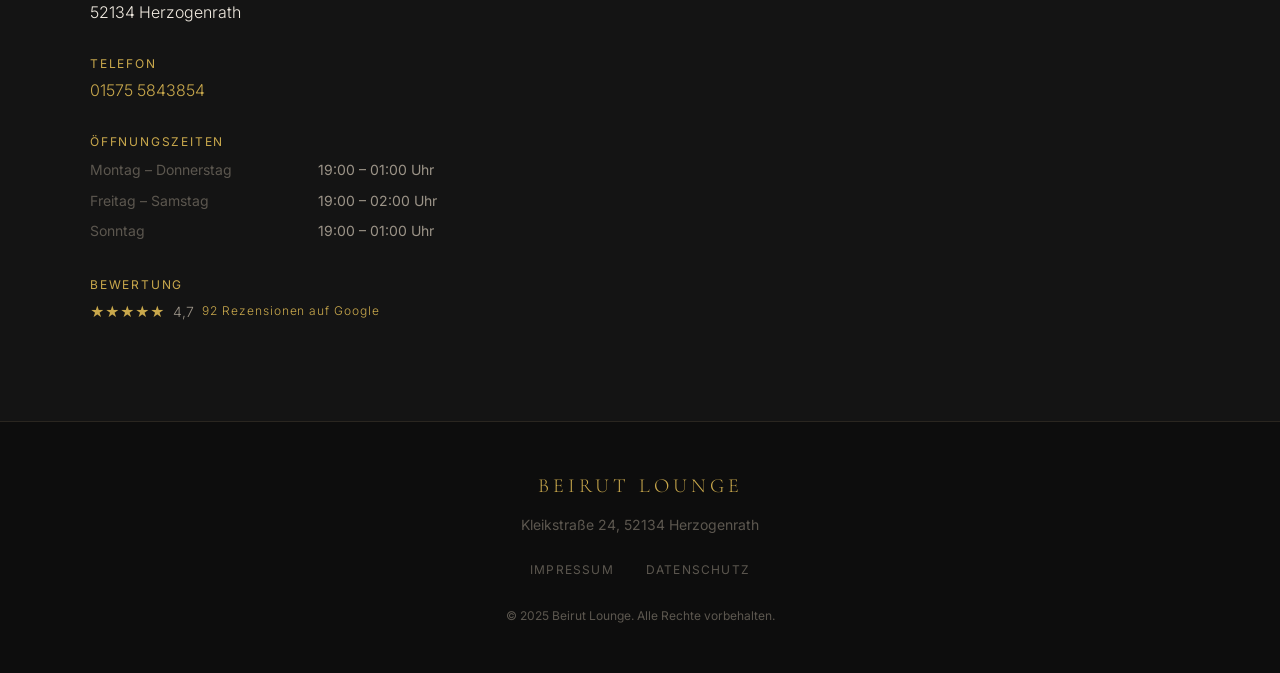
==== commit 489fae84: "Galerie: Slider mit Swipe (mobil) und Pfeilen (Desktop) - Mosaic-Grid durch horizontalen Slider erse" ====
--- a/index.html
+++ b/index.html
@@ -122,22 +122,28 @@
       <span class="section-label reveal">Galerie</span>
       <h2 class="section-title reveal" id="gal-heading">Atmosphäre erleben</h2>
 
-      <div class="gallery-grid reveal">
-        <div class="gallery-item" data-src="assets/images/gallery-1.jpg">
-          <img src="assets/images/gallery-1.jpg" alt="Innenbereich der Beirut Lounge" loading="lazy">
-        </div>
-        <div class="gallery-item" data-src="assets/images/gallery-2.jpg">
-          <img src="assets/images/gallery-2.jpg" alt="Shisha Zubereitung" loading="lazy">
-        </div>
-        <div class="gallery-item" data-src="assets/images/gallery-3.jpg">
-          <img src="assets/images/gallery-3.jpg" alt="Loungebereich" loading="lazy">
-        </div>
-        <div class="gallery-item" data-src="assets/images/gallery-4.jpg">
-          <img src="assets/images/gallery-4.jpg" alt="Beleuchtung und Ambiente" loading="lazy">
-        </div>
-        <div class="gallery-item" data-src="assets/images/gallery-5.jpg">
-          <img src="assets/images/gallery-5.jpg" alt="Sitzbereich" loading="lazy">
-        </div>
+      <div class="gallery-slider reveal">
+        <button class="gallery-btn gallery-btn--prev" aria-label="Vorheriges Bild">&#8592;</button>
+        <div class="gallery-track-wrapper">
+          <div class="gallery-track">
+            <div class="gallery-item" data-src="assets/images/gallery-1.jpg">
+              <img src="assets/images/gallery-1.jpg" alt="Innenbereich der Beirut Lounge" loading="lazy">
+            </div>
+            <div class="gallery-item" data-src="assets/images/gallery-2.jpg">
+              <img src="assets/images/gallery-2.jpg" alt="Shisha Zubereitung" loading="lazy">
+            </div>
+            <div class="gallery-item" data-src="assets/images/gallery-3.jpg">
+              <img src="assets/images/gallery-3.jpg" alt="Loungebereich" loading="lazy">
+            </div>
+            <div class="gallery-item" data-src="assets/images/gallery-4.jpg">
+              <img src="assets/images/gallery-4.jpg" alt="Beleuchtung und Ambiente" loading="lazy">
+            </div>
+            <div class="gallery-item" data-src="assets/images/gallery-5.jpg">
+              <img src="assets/images/gallery-5.jpg" alt="Sitzbereich" loading="lazy">
+            </div>
+          </div>
+        </div>
+        <button class="gallery-btn gallery-btn--next" aria-label="Nächstes Bild">&#8594;</button>
       </div>
     </section>
 
--- a/assets/css/main.css
+++ b/assets/css/main.css
@@ -441,25 +441,59 @@
 /* ─── GALERIE ─── */
 .galerie { background: var(--bg-primary); }
 
-.gallery-grid {
-  display: grid;
-  grid-template-columns: repeat(12, 1fr);
-  grid-template-rows: 260px 260px;
-  gap: 4px;
+/* ─── GALLERY SLIDER ─── */
+.gallery-slider {
+  position: relative;
+  display: flex;
+  align-items: center;
+  gap: 1rem;
   margin-top: 3rem;
   max-width: 1200px;
   margin-left: auto;
   margin-right: auto;
 }
 
+.gallery-track-wrapper {
+  flex: 1;
+  overflow: hidden;
+  border-radius: 2px;
+}
+
+.gallery-track {
+  display: flex;
+  transition: transform 0.45s cubic-bezier(0.4, 0, 0.2, 1);
+  will-change: transform;
+}
+
 .gallery-item {
+  flex: 0 0 100%;
+  width: 100%;
+  height: 520px;
   overflow: hidden;
   background: var(--bg-card);
-  display: flex;
-  align-items: center;
-  justify-content: center;
   position: relative;
   cursor: pointer;
+}
+
+.gallery-btn {
+  flex-shrink: 0;
+  width: 48px;
+  height: 48px;
+  border: 1px solid var(--accent-muted);
+  background: rgba(13,13,13,0.7);
+  color: var(--accent);
+  font-size: 1.25rem;
+  cursor: pointer;
+  transition: background 0.2s ease, border-color 0.2s ease;
+  display: flex;
+  align-items: center;
+  justify-content: center;
+  border-radius: 2px;
+}
+
+.gallery-btn:hover {
+  background: rgba(201,168,76,0.12);
+  border-color: var(--accent);
 }
 
 /* ─── LIGHTBOX ─── */
@@ -537,12 +571,6 @@
   transform: scale(1.03);
 }
 
-.gallery-item:nth-child(1) { grid-column: span 5; grid-row: span 2; }
-.gallery-item:nth-child(2) { grid-column: span 4; }
-.gallery-item:nth-child(3) { grid-column: span 3; }
-.gallery-item:nth-child(4) { grid-column: span 3; }
-.gallery-item:nth-child(5) { grid-column: span 4; }
-.gallery-item:nth-child(6) { grid-column: span 5; }
 
 /* ─── KONTAKT ─── */
 .kontakt { background: var(--bg-surface); }
@@ -684,16 +712,7 @@
 
 /* ─── RESPONSIVE ─── */
 @media (max-width: 1024px) {
-  .gallery-grid {
-    grid-template-columns: 1fr 1fr;
-    grid-template-rows: auto;
-  }
-  .gallery-item:nth-child(n) {
-    grid-column: span 1;
-    grid-row: span 1;
-    height: 220px;
-  }
-  .gallery-item:nth-child(1) { grid-column: span 2; height: 280px; }
+  .gallery-item { height: 420px; }
 }
 
 @media (max-width: 768px) {
@@ -716,15 +735,8 @@
 
   .kontakt__map-wrapper { padding-bottom: 56.25%; }
 
-  .gallery-grid {
-    grid-template-columns: 1fr;
-    grid-template-rows: auto;
-    gap: 3px;
-  }
-  .gallery-item:nth-child(n) {
-    grid-column: span 1;
-    height: 240px;
-  }
+  .gallery-item { height: 300px; }
+  .gallery-btn { display: none; }
 
   .hero__bg { background-attachment: scroll; }
 }
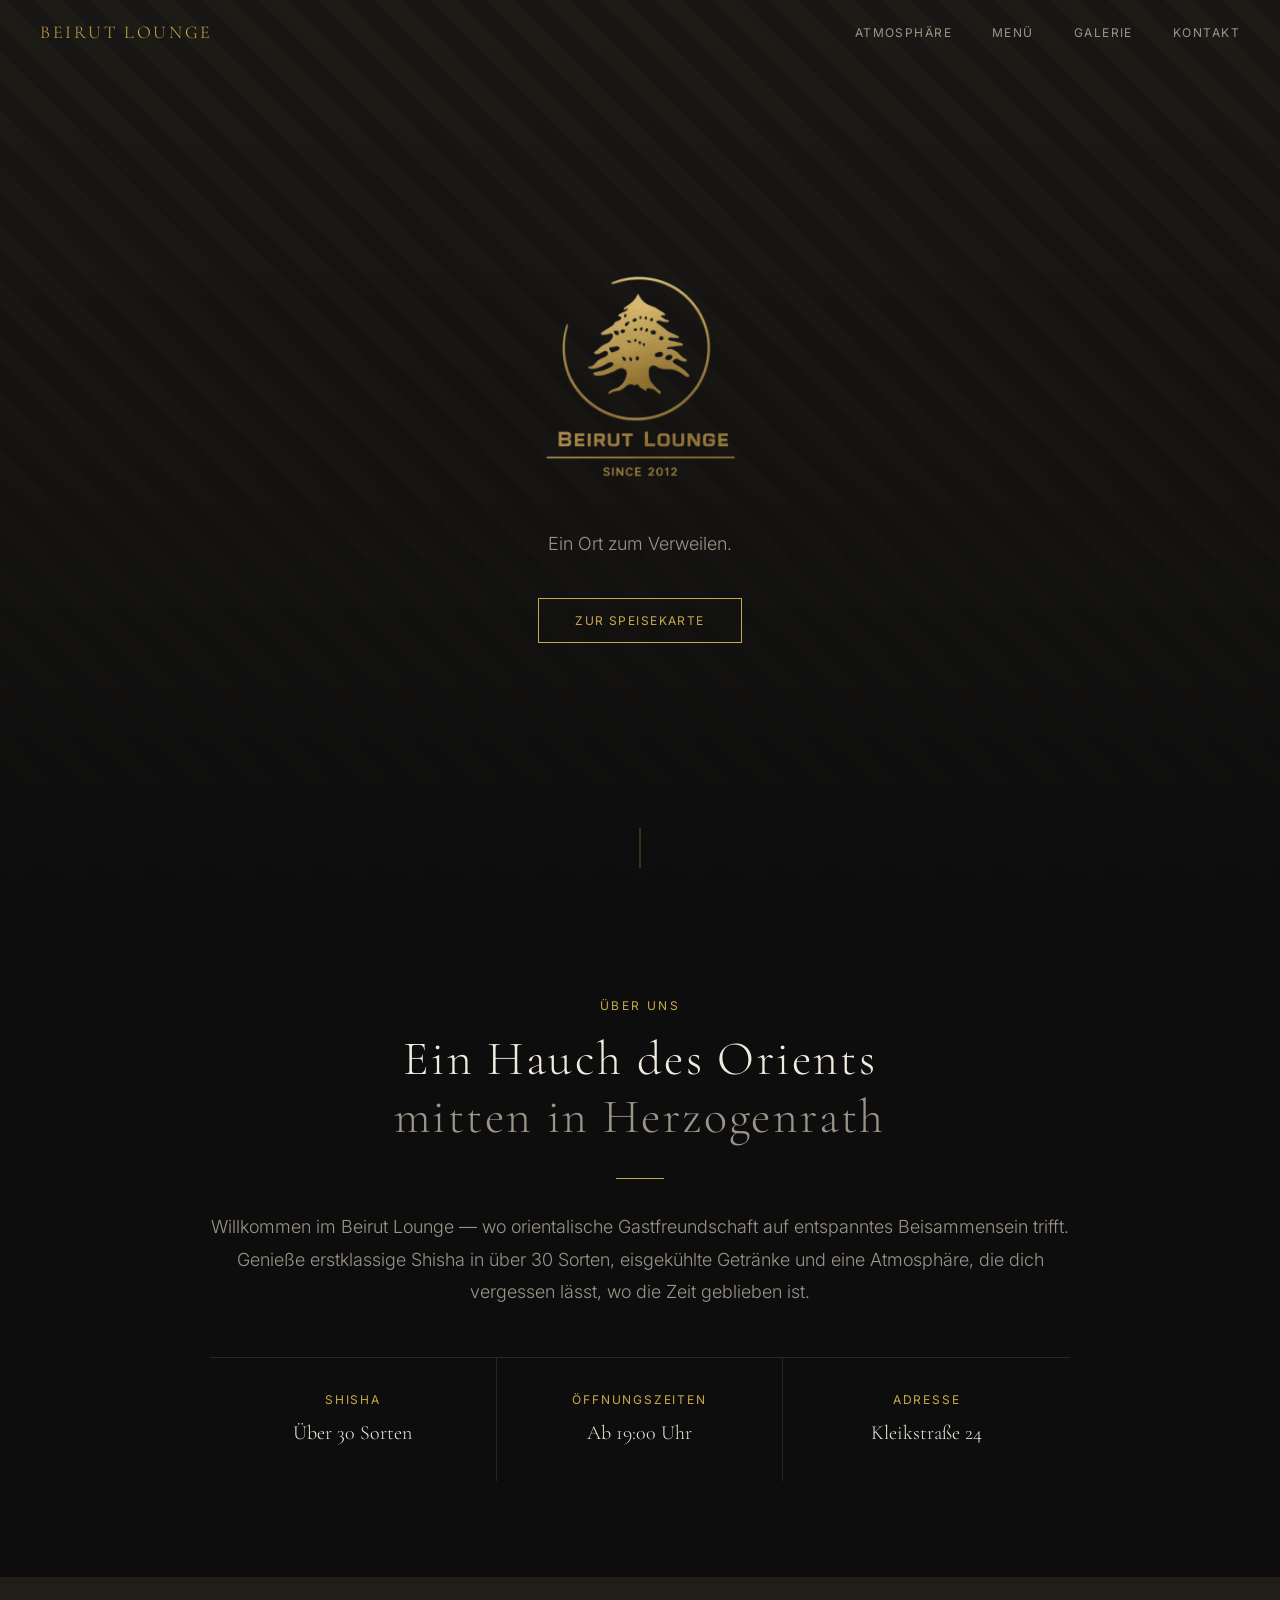
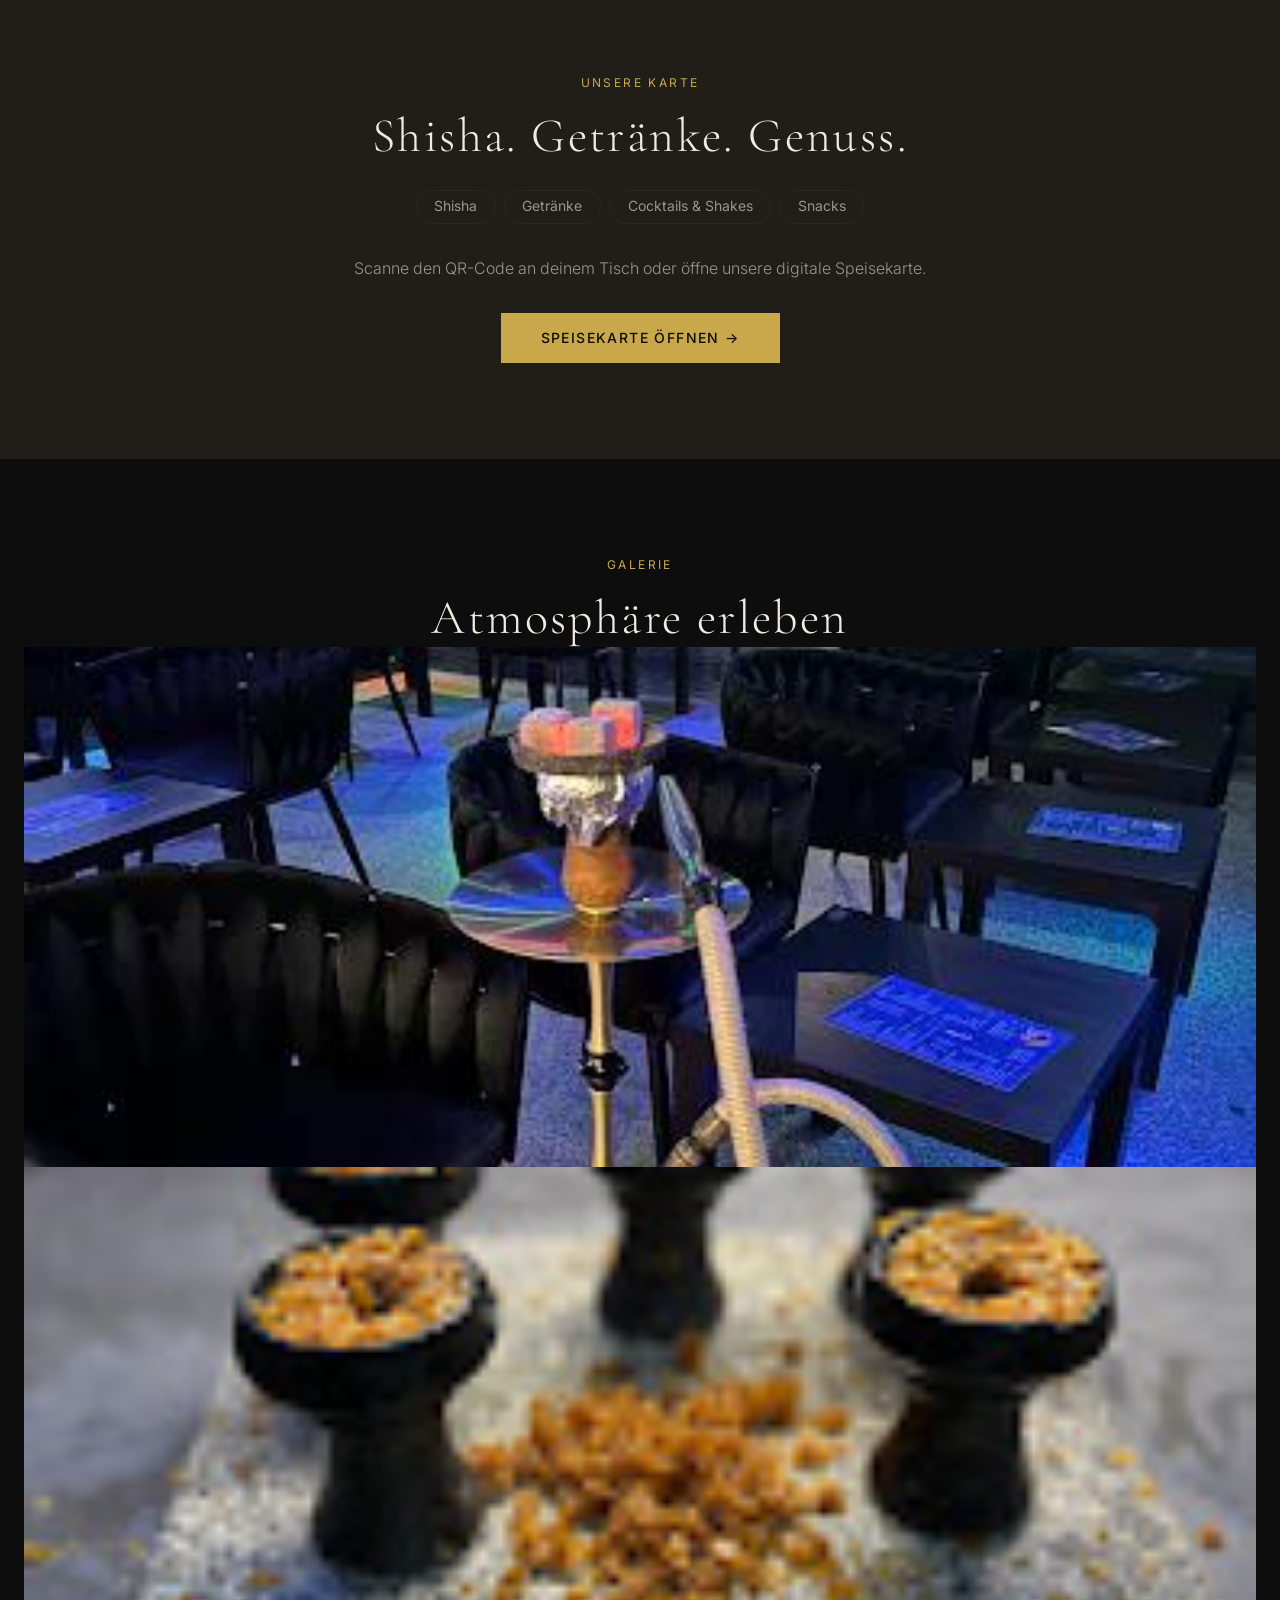
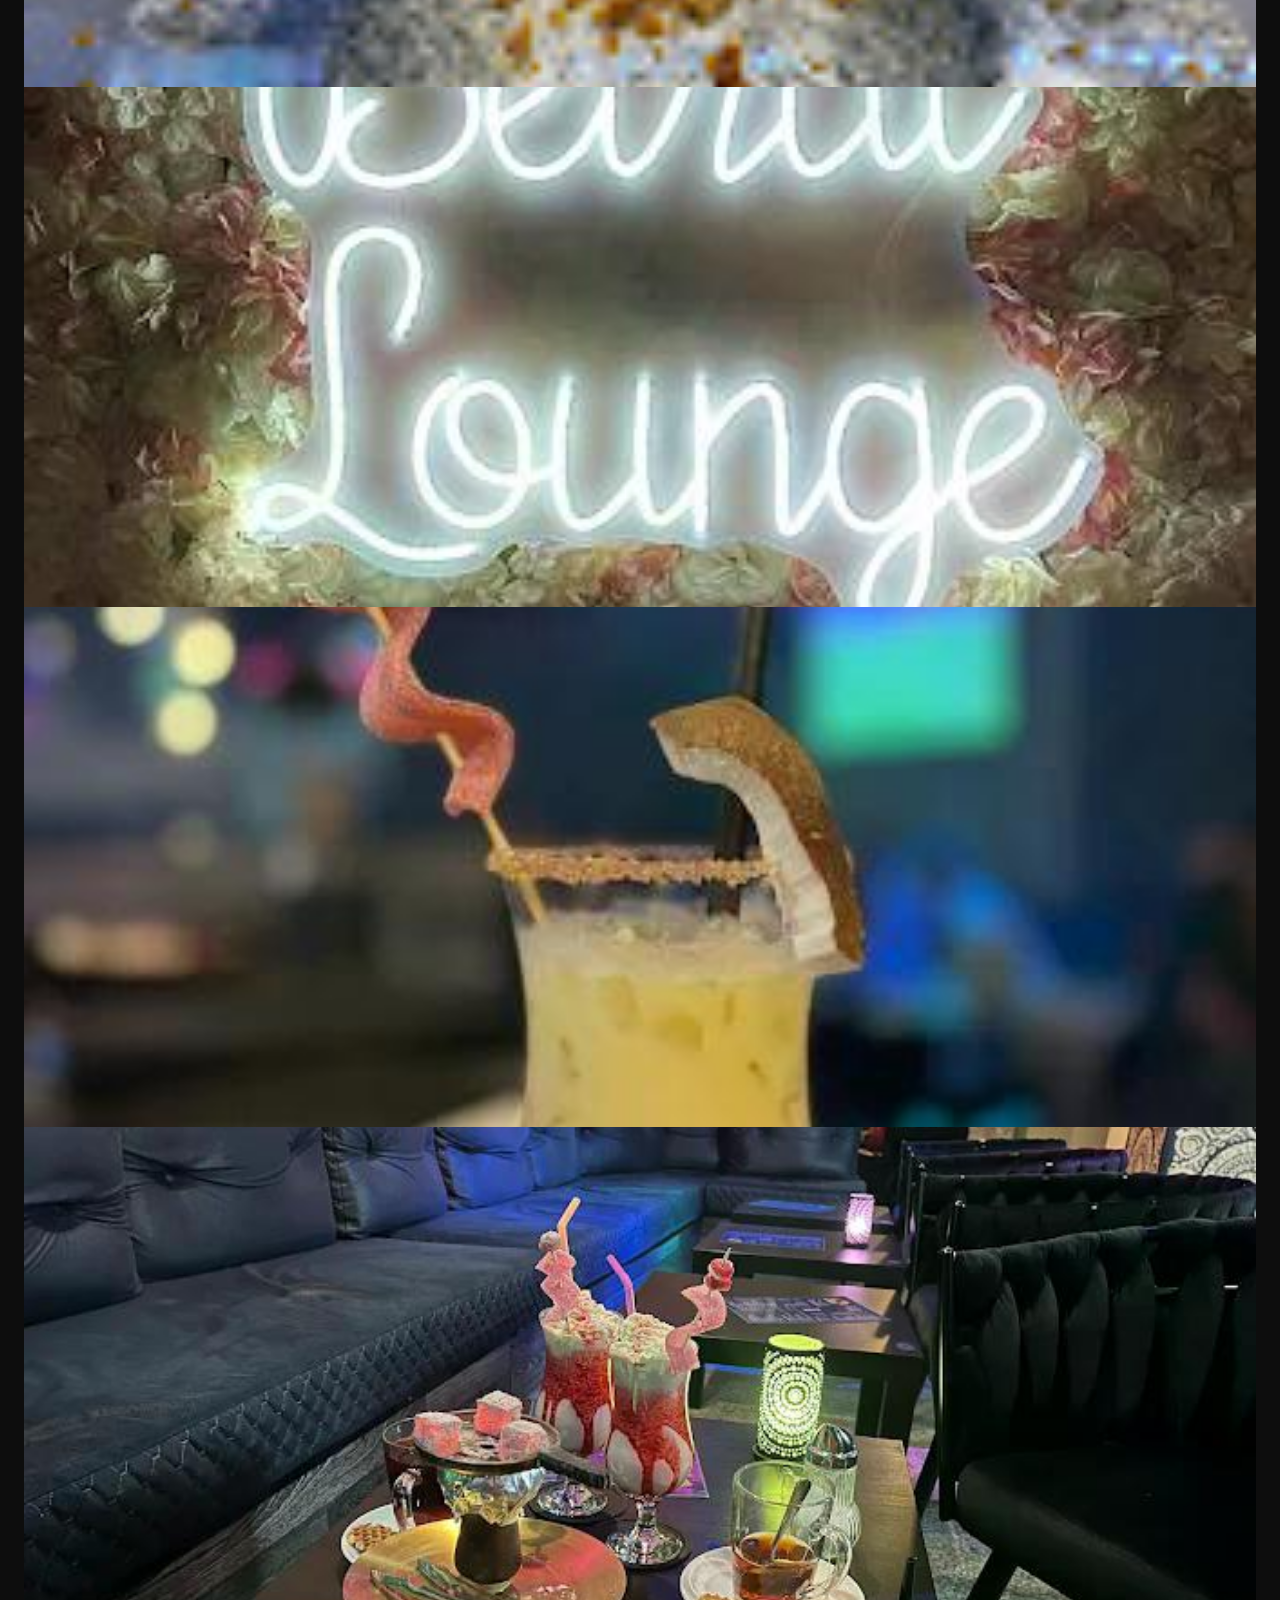
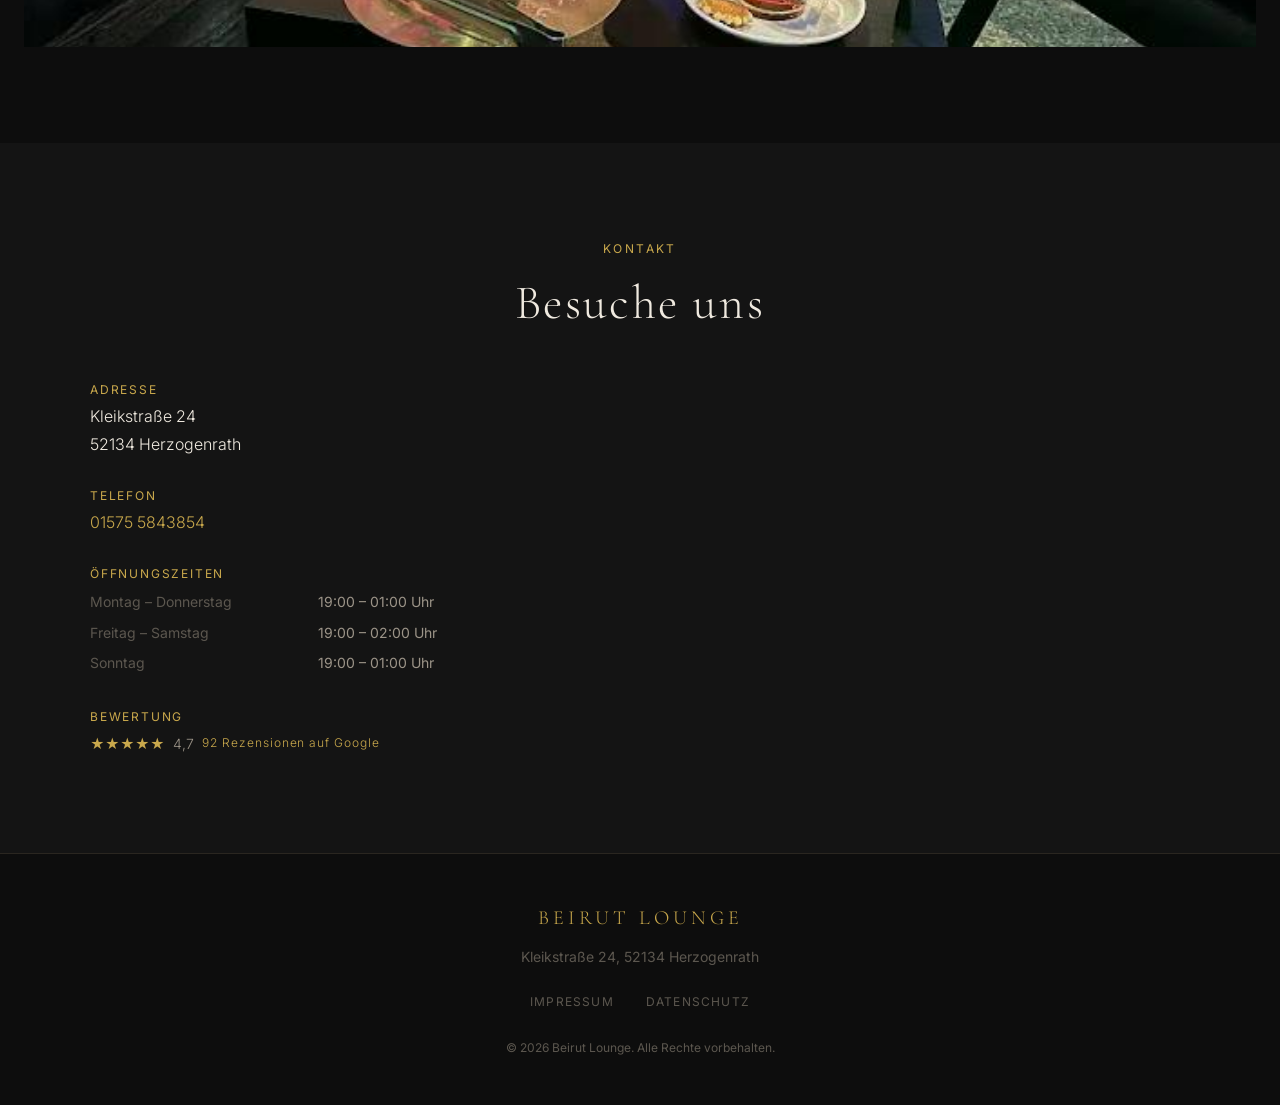
==== commit 308b0f68: "Telefon-Link korrigiert, Teaser-Kategorien an Speisekarte angeglichen, Copyright 2026 Co-Authored-By" ====
--- a/index.html
+++ b/index.html
@@ -104,8 +104,8 @@
 
       <div class="menu-preview__pills reveal" aria-label="Kategorien">
         <span class="pill">Shisha</span>
-        <span class="pill">Softgetränke</span>
-        <span class="pill">Shakes &amp; Smoothies</span>
+        <span class="pill">Getränke</span>
+        <span class="pill">Cocktails &amp; Shakes</span>
         <span class="pill">Snacks</span>
       </div>
 
@@ -122,35 +122,31 @@
       <span class="section-label reveal">Galerie</span>
       <h2 class="section-title reveal" id="gal-heading">Atmosphäre erleben</h2>
 
-      <div class="gallery-slider reveal">
-        <button class="gallery-btn gallery-btn--prev" aria-label="Vorheriges Bild">&#8592;</button>
-        <div class="gallery-track-wrapper">
-          <div class="gallery-track">
-            <div class="gallery-item" data-src="assets/images/gallery-1.jpg">
-              <img src="assets/images/gallery-1.jpg" alt="Innenbereich der Beirut Lounge" loading="lazy">
-            </div>
-            <div class="gallery-item" data-src="assets/images/gallery-2.jpg">
-              <img src="assets/images/gallery-2.jpg" alt="Shisha Zubereitung" loading="lazy">
-            </div>
-            <div class="gallery-item" data-src="assets/images/gallery-3.jpg">
-              <img src="assets/images/gallery-3.jpg" alt="Loungebereich" loading="lazy">
-            </div>
-            <div class="gallery-item" data-src="assets/images/gallery-4.jpg">
-              <img src="assets/images/gallery-4.jpg" alt="Beleuchtung und Ambiente" loading="lazy">
-            </div>
-            <div class="gallery-item" data-src="assets/images/gallery-5.jpg">
-              <img src="assets/images/gallery-5.jpg" alt="Sitzbereich" loading="lazy">
-            </div>
-          </div>
-        </div>
-        <button class="gallery-btn gallery-btn--next" aria-label="Nächstes Bild">&#8594;</button>
+      <div class="gallery-grid reveal">
+        <div class="gallery-item" data-index="0" data-src="assets/images/gallery-1.jpg">
+          <img src="assets/images/gallery-1.jpg" alt="Innenbereich der Beirut Lounge" loading="lazy">
+        </div>
+        <div class="gallery-item" data-index="1" data-src="assets/images/gallery-2.jpg">
+          <img src="assets/images/gallery-2.jpg" alt="Shisha Zubereitung" loading="lazy">
+        </div>
+        <div class="gallery-item" data-index="2" data-src="assets/images/gallery-3.jpg">
+          <img src="assets/images/gallery-3.jpg" alt="Loungebereich" loading="lazy">
+        </div>
+        <div class="gallery-item" data-index="3" data-src="assets/images/gallery-4.jpg">
+          <img src="assets/images/gallery-4.jpg" alt="Beleuchtung und Ambiente" loading="lazy">
+        </div>
+        <div class="gallery-item" data-index="4" data-src="assets/images/gallery-5.jpg">
+          <img src="assets/images/gallery-5.jpg" alt="Sitzbereich" loading="lazy">
+        </div>
       </div>
     </section>
 
     <!-- ─── LIGHTBOX ─── -->
     <div class="lightbox" id="lightbox" role="dialog" aria-modal="true" aria-label="Bild in voller Größe">
       <button class="lightbox__close" aria-label="Schließen">&times;</button>
+      <button class="lightbox__prev" aria-label="Vorheriges Bild">&#8592;</button>
       <img class="lightbox__img" src="" alt="">
+      <button class="lightbox__next" aria-label="Nächstes Bild">&#8594;</button>
     </div>
 
     <!-- ─── KONTAKT ─── -->
@@ -173,7 +169,7 @@
           <div class="reveal">
             <p class="kontakt__block-label">Telefon</p>
             <p class="kontakt__block-value">
-              <a href="tel:+4915758843854">01575 5843854</a>
+              <a href="tel:+4915755843854">01575 5843854</a>
             </p>
           </div>
 
@@ -227,7 +223,7 @@
       <li><a href="impressum.html">Impressum</a></li>
       <li><a href="datenschutz.html">Datenschutz</a></li>
     </ul>
-    <p class="footer__copy">&copy; 2025 Beirut Lounge. Alle Rechte vorbehalten.</p>
+    <p class="footer__copy">&copy; 2026 Beirut Lounge. Alle Rechte vorbehalten.</p>
   </footer>
 
   <script src="assets/js/main.js"></script>
